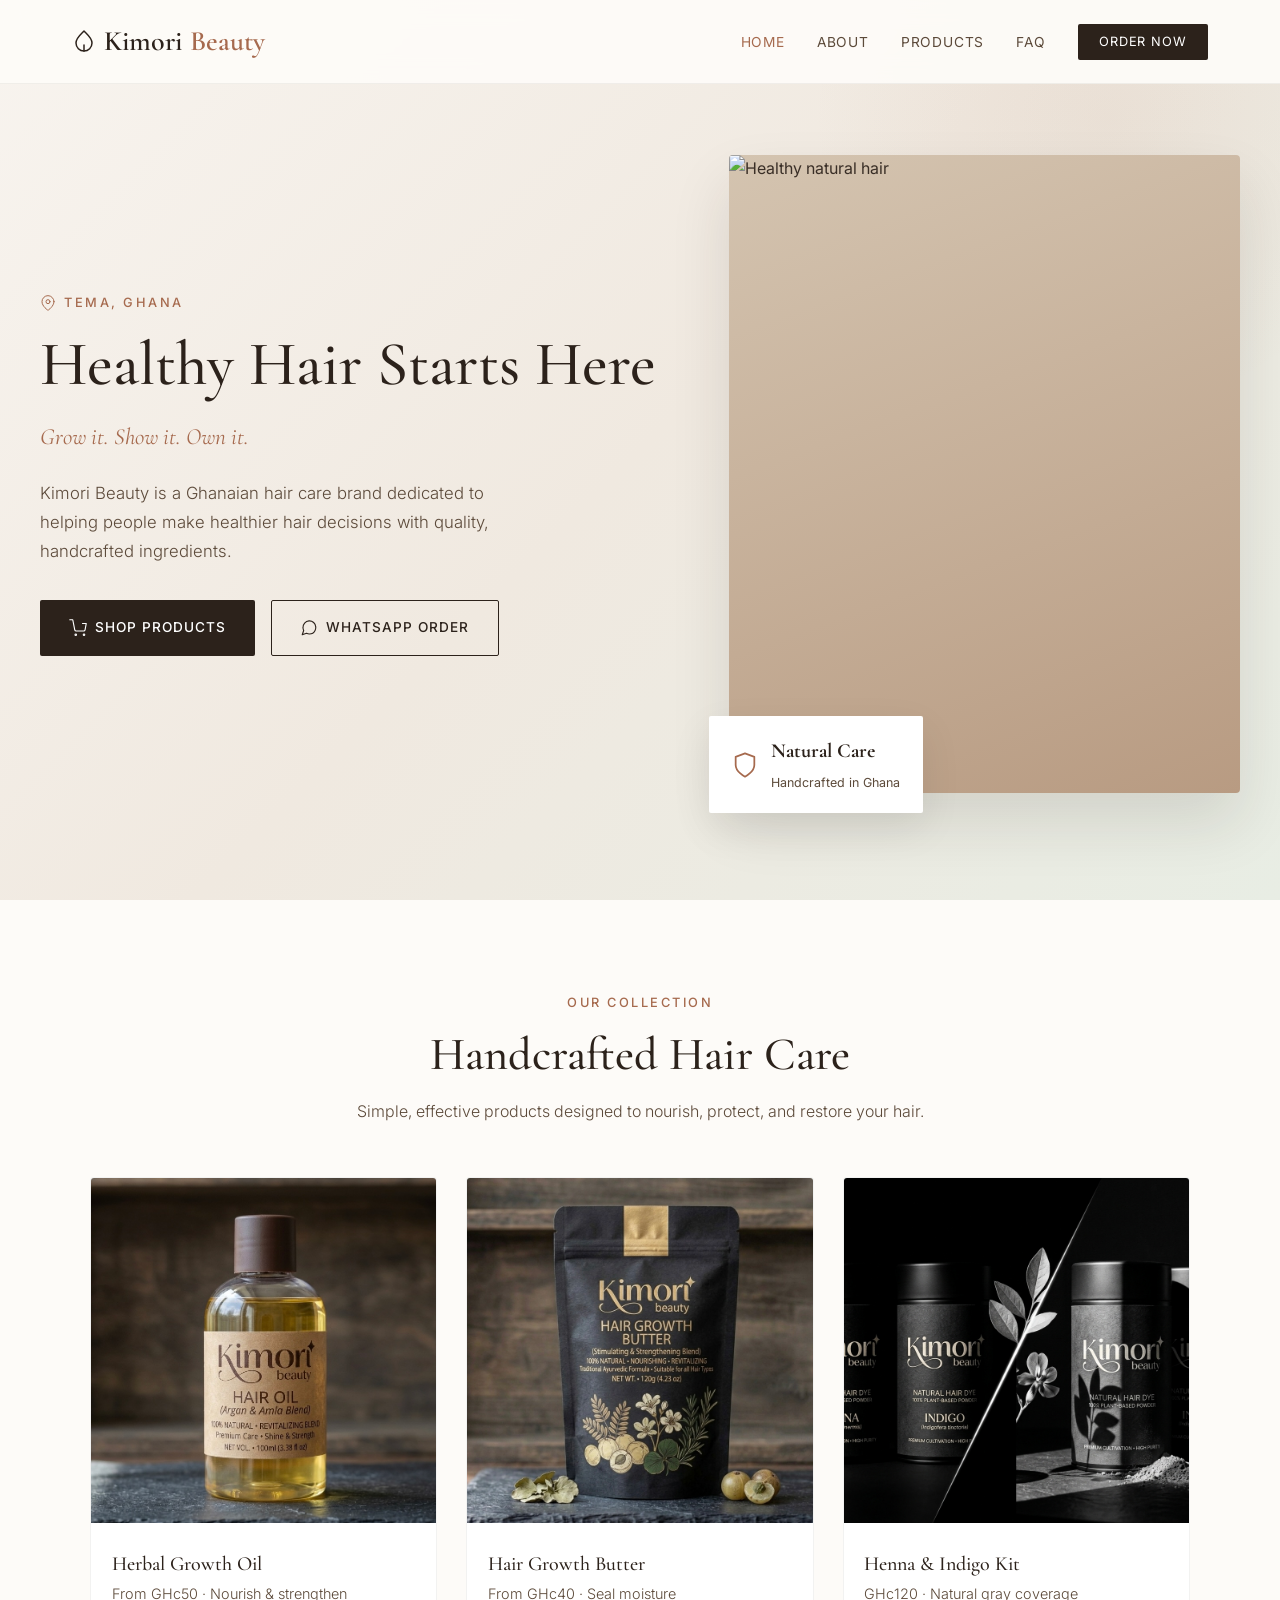
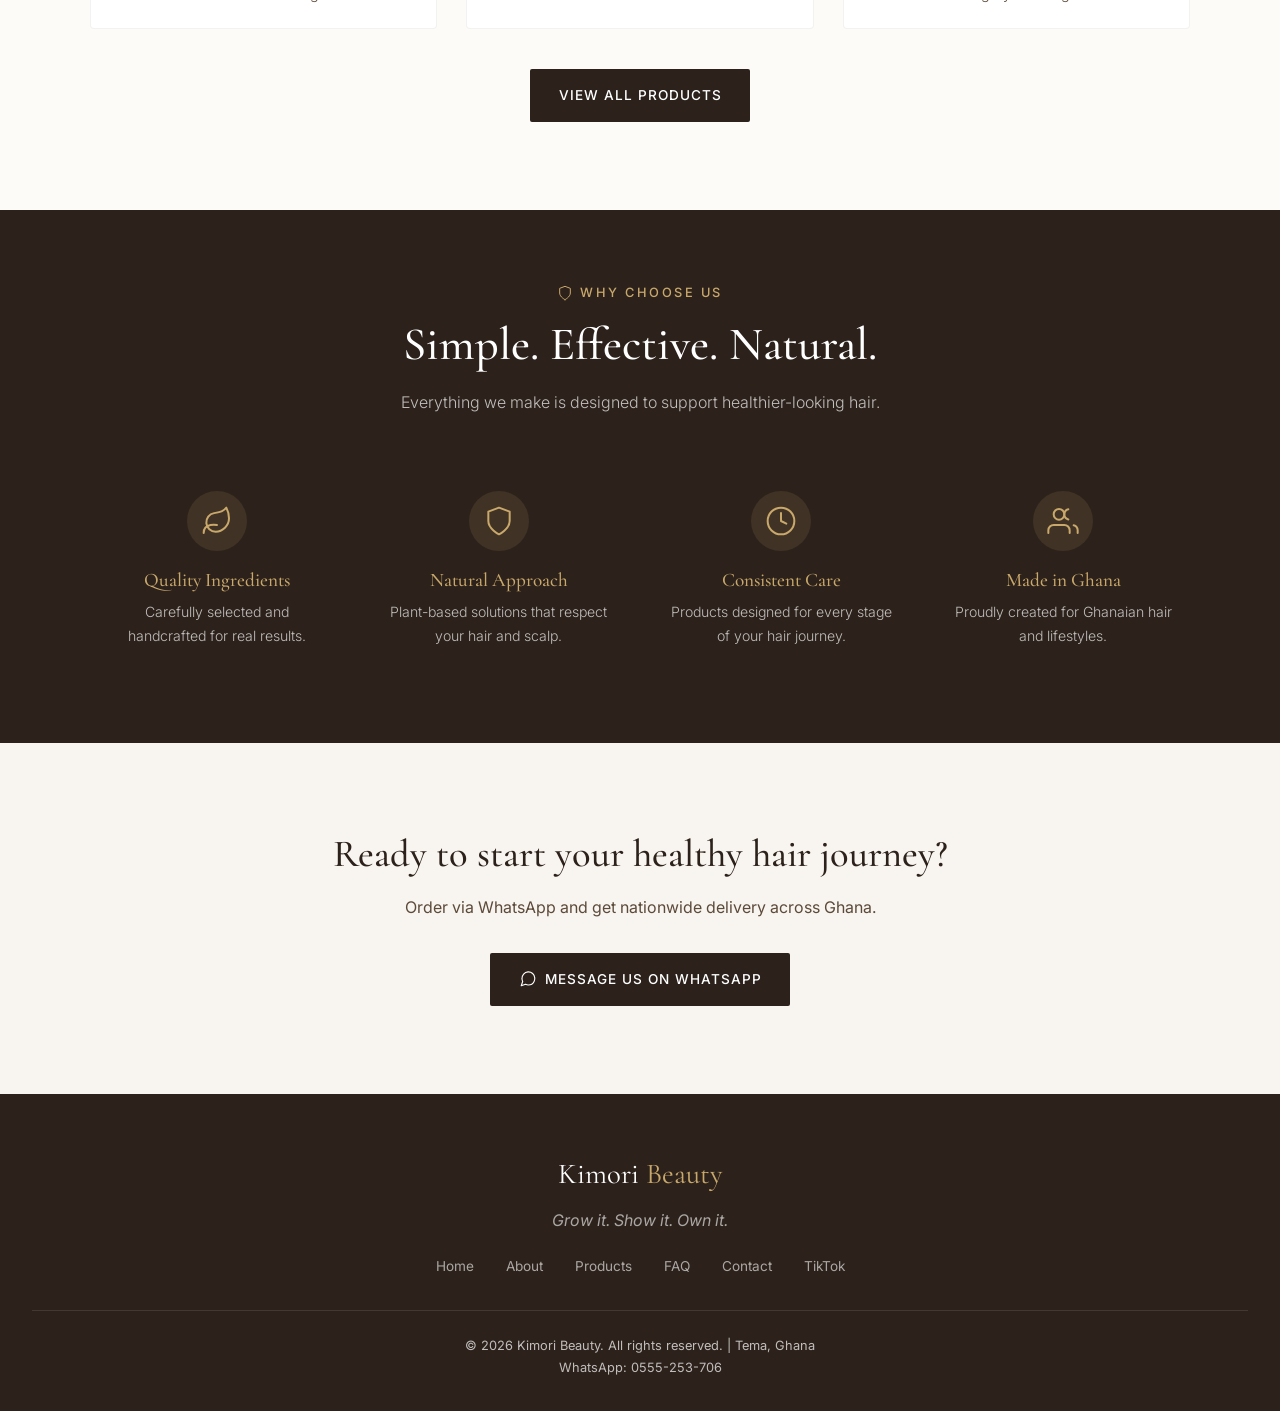
==== index.html @ 5e2af073 "Update WhatsApp phone number in index.html" ====
<!DOCTYPE html>
<html lang="en">
<head>
  <meta charset="UTF-8">
  <meta name="viewport" content="width=device-width, initial-scale=1.0">
  <title>Kimori Beauty | Natural Hair Care | Tema, Ghana</title>
  <meta name="description" content="Kimori Beauty – Ghanaian natural hair care. Herbal growth oil, hair butter, black soap shampoo, and Henna & Indigo gray coverage kit. Grow it. Show it. Own it.">
  <link rel="preconnect" href="https://fonts.googleapis.com">
  <link rel="preconnect" href="https://fonts.gstatic.com" crossorigin>
  <link href="https://fonts.googleapis.com/css2?family=Cormorant+Garamond:ital,wght@0,400;0,500;0,600;0,700;1,400&family=Inter:wght@300;400;500;600&display=swap" rel="stylesheet">
  <link rel="stylesheet" href="styles.css">
</head>
<body>

  <nav id="navbar">
    <div class="nav-container">
      <a href="index.html" class="logo">
        <svg class="icon" viewBox="0 0 24 24"><path d="M12 2C8 6 4 9 4 14a8 8 0 0 0 16 0c0-5-4-8-8-12z"/><path d="M12 22v-6"/></svg>
        Kimori <span>Beauty</span>
      </a>
      <ul class="nav-links">
        <li><a href="index.html" class="active">Home</a></li>
        <li><a href="about.html">About</a></li>
        <li><a href="products.html">Products</a></li>
        <li><a href="faq.html">FAQ</a></li>
        <li><a href="contact.html" class="nav-cta">Order Now</a></li>
      </ul>
      <button class="mobile-toggle" aria-label="Menu">
        <svg class="icon" viewBox="0 0 24 24"><line x1="3" y1="12" x2="21" y2="12"/><line x1="3" y1="6" x2="21" y2="6"/><line x1="3" y1="18" x2="21" y2="18"/></svg>
      </button>
    </div>
  </nav>

  <!-- Hero -->
  <section class="hero">
    <div class="hero-content">
      <div class="hero-text">
        <div class="eyebrow">
          <svg class="icon" style="width:16px;height:16px" viewBox="0 0 24 24"><path d="M21 10c0 7-9 13-9 13s-9-6-9-13a9 9 0 0 1 18 0z"/><circle cx="12" cy="10" r="3"/></svg>
          Tema, Ghana
        </div>
        <h1>Healthy Hair Starts Here</h1>
        <div class="tagline">Grow it. Show it. Own it.</div>
        <p>Kimori Beauty is a Ghanaian hair care brand dedicated to helping people make healthier hair decisions with quality, handcrafted ingredients.</p>
        <div class="hero-btns">
          <a href="products.html" class="btn btn-primary">
            <svg class="icon" style="width:18px;height:18px" viewBox="0 0 24 24"><circle cx="9" cy="21" r="1"/><circle cx="20" cy="21" r="1"/><path d="M1 1h4l2.68 13.39a2 2 0 0 0 2 1.61h9.72a2 2 0 0 0 2-1.61L23 6h-5"/></svg>
            Shop Products
          </a>
          <a href="https://wa.me/233555253706" class="btn btn-secondary" target="_blank">
            <svg class="icon" style="width:18px;height:18px" viewBox="0 0 24 24"><path d="M21 11.5a8.38 8.38 0 0 1-.9 3.8 8.5 8.5 0 0 1-7.6 4.7 8.38 8.38 0 0 1-3.8-.9L3 21l1.9-5.7a8.38 8.38 0 0 1-.9-3.8 8.5 8.5 0 0 1 17-1z"/></svg>
            WhatsApp Order
          </a>
        </div>
      </div>
      <div class="hero-image">
        <div class="hero-image-inner">
          <img src="Kimori main.PNG" alt="Healthy natural hair">
        </div>
        <div class="hero-badge">
          <svg class="icon icon-lg" style="color:var(--terracotta)" viewBox="0 0 24 24"><path d="M12 22s8-4 8-10V5l-8-3-8 3v7c0 6 8 10 8 10z"/></svg>
          <div>
            <strong>Natural Care</strong>
            <span>Handcrafted in Ghana</span>
          </div>
        </div>
      </div>
    </div>
  </section>

  <!-- Featured Products Teaser -->
  <section>
    <div class="container">
      <div class="section-header">
        <div class="eyebrow">Our Collection</div>
        <h2>Handcrafted Hair Care</h2>
        <p>Simple, effective products designed to nourish, protect, and restore your hair.</p>
      </div>
      <div class="featured-grid">
        <a href="products.html" class="featured-card">
          <img src="Hair oil.jpg" alt="Herbal Growth Oil">
          <div class="info">
            <h3>Herbal Growth Oil</h3>
            <p>From GHc50 · Nourish & strengthen</p>
          </div>
        </a>
        <a href="products.html" class="featured-card">
          <img src="Hair growth butter.jpg" alt="Hair Growth Butter">
          <div class="info">
            <h3>Hair Growth Butter</h3>
            <p>From GHc40 · Seal moisture</p>
          </div>
        </a>
        <a href="products.html" class="featured-card">
          <img src="Henna and Indigo.PNG" alt="Henna & Indigo Kit">
          <div class="info">
            <h3>Henna & Indigo Kit</h3>
            <p>GHc120 · Natural gray coverage</p>
          </div>
        </a>
      </div>
      <div style="text-align:center;margin-top:2.5rem;">
        <a href="products.html" class="btn btn-primary">View All Products</a>
      </div>
    </div>
  </section>

  <!-- Why Kimori -->
  <section class="benefits-strip">
    <div class="container">
      <div class="section-header">
        <div class="eyebrow">
          <svg class="icon" style="width:16px;height:16px;color:var(--gold)" viewBox="0 0 24 24"><path d="M12 22s8-4 8-10V5l-8-3-8 3v7c0 6 8 10 8 10z"/></svg>
          Why Choose Us
        </div>
        <h2>Simple. Effective. Natural.</h2>
        <p>Everything we make is designed to support healthier-looking hair.</p>
      </div>
      <div class="benefits-grid">
        <div class="benefit-card">
          <div class="benefit-icon">
            <svg class="icon icon-xl" viewBox="0 0 24 24"><path d="M11 20A7 7 0 0 1 9.8 6.1C15.5 5 17 4.48 19 2c1 2 2 4.18 2 8 0 5.5-4.78 10-10 10z"/><path d="M2 21c0-3 1.85-5.36 5.08-6C9.5 14.52 12 15 12 15"/></svg>
            </div>
            <h3>Quality Ingredients</h3>
            <p>Carefully selected and handcrafted for real results.</p>
          </div>
        <div class="benefit-card">
          <div class="benefit-icon">
            <svg class="icon icon-xl" viewBox="0 0 24 24"><path d="M12 22s8-4 8-10V5l-8-3-8 3v7c0 6 8 10 8 10z"/></svg>
          </div>
          <h3>Natural Approach</h3>
          <p>Plant-based solutions that respect your hair and scalp.</p>
        </div>
        <div class="benefit-card">
          <div class="benefit-icon">
            <svg class="icon icon-xl" viewBox="0 0 24 24"><circle cx="12" cy="12" r="10"/><path d="M12 6v6l4 2"/></svg>
          </div>
          <h3>Consistent Care</h3>
          <p>Products designed for every stage of your hair journey.</p>
        </div>
        <div class="benefit-card">
          <div class="benefit-icon">
            <svg class="icon icon-xl" viewBox="0 0 24 24"><path d="M17 21v-2a4 4 0 0 0-4-4H5a4 4 0 0 0-4 4v2"/><circle cx="9" cy="7" r="4"/><path d="M23 21v-2a4 4 0 0 0-3-3.87"/><path d="M16 3.13a4 4 0 0 0 0 7.75"/></svg>
            </div>
            <h3>Made in Ghana</h3>
            <p>Proudly created for Ghanaian hair and lifestyles.</p>
          </div>
        </div>
      </div>
    </div>
  </section>

  <!-- CTA -->
  <section style="background:var(--cream);text-align:center;">
    <div class="container">
      <h2 style="font-size:2.4rem;color:var(--deep-brown);margin-bottom:1rem;">Ready to start your healthy hair journey?</h2>
      <p style="color:var(--soft-brown);margin-bottom:2rem;max-width:500px;margin-left:auto;margin-right:auto;">Order via WhatsApp and get nationwide delivery across Ghana.</p>
      <a href="https://wa.me/233555253706" class="btn btn-primary" target="_blank">
        <svg class="icon" style="width:18px;height:18px" viewBox="0 0 24 24"><path d="M21 11.5a8.38 8.38 0 0 1-.9 3.8 8.5 8.5 0 0 1-7.6 4.7 8.38 8.38 0 0 1-3.8-.9L3 21l1.9-5.7a8.38 8.38 0 0 1-.9-3.8 8.5 8.5 0 0 1 17-1z"/></svg>
        Message Us on WhatsApp
      </a>
    </div>
  </section>

  <footer>
    <div class="footer-logo">Kimori <span>Beauty</span></div>
    <p class="footer-tagline">Grow it. Show it. Own it.</p>
    <div class="footer-links">
      <a href="index.html">Home</a>
      <a href="about.html">About</a>
      <a href="products.html">Products</a>
      <a href="faq.html">FAQ</a>
      <a href="contact.html">Contact</a>
      <a href="https://www.tiktok.com/@kimori.beauty" target="_blank">TikTok</a>
    </div>
    <div class="footer-bottom">
      © 2026 Kimori Beauty. All rights reserved. | Tema, Ghana<br>
      WhatsApp: 0555-253-706
    </div>
  </footer>

  <script>
    window.addEventListener('scroll', () => {
      document.getElementById('navbar').classList.toggle('scrolled', window.scrollY > 50);
    });
  </script>
</body>
</html>
---- styles.css ----
:root {
  --cream: #f8f4ef;
  --warm-white: #fdfbf8;
  --deep-brown: #2c221b;
  --soft-brown: #5c4a3a;
  --terracotta: #a66a4e;
  --gold: #c9a86c;
  --text: #3a2f27;
}

* { margin: 0; padding: 0; box-sizing: border-box; }

body {
  font-family: 'Inter', sans-serif;
  background: var(--warm-white);
  color: var(--text);
  line-height: 1.7;
  overflow-x: hidden;
}

h1, h2, h3, h4 {
  font-family: 'Cormorant Garamond', serif;
  font-weight: 500;
  line-height: 1.2;
}

.icon {
  width: 24px;
  height: 24px;
  stroke: currentColor;
  stroke-width: 1.5;
  fill: none;
  stroke-linecap: round;
  stroke-linejoin: round;
}

.icon-lg { width: 28px; height: 28px; }
.icon-xl { width: 32px; height: 32px; }

/* Navigation */
nav {
  position: fixed;
  top: 0;
  width: 100%;
  z-index: 1000;
  background: rgba(253, 251, 248, 0.94);
  backdrop-filter: blur(12px);
  border-bottom: 1px solid rgba(44, 34, 27, 0.06);
  transition: all 0.3s ease;
}

nav.scrolled { box-shadow: 0 4px 30px rgba(44, 34, 27, 0.06); }

.nav-container {
  max-width: 1200px;
  margin: 0 auto;
  padding: 1.1rem 2rem;
  display: flex;
  justify-content: space-between;
  align-items: center;
}

.logo {
  font-family: 'Cormorant Garamond', serif;
  font-size: 1.75rem;
  font-weight: 600;
  color: var(--deep-brown);
  text-decoration: none;
  display: flex;
  align-items: center;
  gap: 0.5rem;
}

.logo span { color: var(--terracotta); }

.nav-links {
  display: flex;
  gap: 2rem;
  list-style: none;
  align-items: center;
}

.nav-links a {
  text-decoration: none;
  color: var(--soft-brown);
  font-size: 0.86rem;
  letter-spacing: 0.8px;
  text-transform: uppercase;
  transition: color 0.3s;
}

.nav-links a:hover,
.nav-links a.active { color: var(--terracotta); }

.nav-cta {
  background: var(--deep-brown);
  color: white !important;
  padding: 0.65rem 1.35rem;
  border-radius: 2px;
  font-size: 0.8rem !important;
}

.nav-cta:hover { background: var(--terracotta) !important; }

.mobile-toggle {
  display: none;
  background: none;
  border: none;
  cursor: pointer;
  color: var(--deep-brown);
}

/* Page Hero (for inner pages) */
.page-hero {
  padding: 9rem 2rem 4rem;
  background: linear-gradient(135deg, #f8f4ef 0%, #f0e9e0 100%);
  text-align: center;
}

.page-hero .eyebrow {
  font-size: 0.8rem;
  letter-spacing: 2.5px;
  text-transform: uppercase;
  color: var(--terracotta);
  margin-bottom: 0.8rem;
  font-weight: 500;
}

.page-hero h1 {
  font-size: clamp(2.4rem, 4.5vw, 3.4rem);
  color: var(--deep-brown);
  margin-bottom: 1rem;
}

.page-hero p {
  max-width: 560px;
  margin: 0 auto;
  color: var(--soft-brown);
  font-weight: 300;
}

/* Home Hero */
.hero {
  min-height: 100vh;
  display: flex;
  align-items: center;
  background: linear-gradient(135deg, #f8f4ef 0%, #f0e9e0 50%, #e8ede4 100%);
  position: relative;
  padding: 8rem 2rem 5rem;
  overflow: hidden;
}

.hero::before {
  content: '';
  position: absolute;
  top: -20%;
  right: -10%;
  width: 600px;
  height: 600px;
  background: radial-gradient(circle, rgba(166, 106, 78, 0.08) 0%, transparent 70%);
  border-radius: 50%;
}

.hero-content {
  max-width: 1200px;
  margin: 0 auto;
  width: 100%;
  display: grid;
  grid-template-columns: 1.1fr 0.9fr;
  gap: 4rem;
  align-items: center;
  position: relative;
  z-index: 2;
}

.hero-text .eyebrow {
  font-size: 0.8rem;
  letter-spacing: 2.5px;
  text-transform: uppercase;
  color: var(--terracotta);
  margin-bottom: 0.8rem;
  font-weight: 500;
  display: flex;
  align-items: center;
  gap: 0.5rem;
}

.hero-text h1 {
  font-size: clamp(2.7rem, 5.2vw, 3.9rem);
  color: var(--deep-brown);
  margin-bottom: 1rem;
}

.hero-text .tagline {
  font-family: 'Cormorant Garamond', serif;
  font-size: 1.45rem;
  color: var(--terracotta);
  font-style: italic;
  margin-bottom: 1.4rem;
}

.hero-text p {
  font-size: 1.05rem;
  color: var(--soft-brown);
  max-width: 480px;
  margin-bottom: 2.2rem;
  font-weight: 300;
}

.hero-btns {
  display: flex;
  gap: 1rem;
  flex-wrap: wrap;
}

.btn {
  display: inline-flex;
  align-items: center;
  gap: 0.5rem;
  padding: 0.95rem 1.8rem;
  text-decoration: none;
  font-size: 0.85rem;
  letter-spacing: 1px;
  text-transform: uppercase;
  font-weight: 500;
  transition: all 0.3s ease;
  border-radius: 2px;
}

.btn-primary {
  background: var(--deep-brown);
  color: white;
}

.btn-primary:hover {
  background: var(--terracotta);
  transform: translateY(-2px);
}

.btn-secondary {
  border: 1px solid var(--deep-brown);
  color: var(--deep-brown);
}

.btn-secondary:hover {
  background: var(--deep-brown);
  color: white;
}

.hero-image { position: relative; }

.hero-image-inner {
  aspect-ratio: 4/5;
  background: linear-gradient(160deg, #d4c4b0, #b89b82);
  border-radius: 4px;
  overflow: hidden;
  box-shadow: 0 30px 60px rgba(44, 34, 27, 0.12);
}

.hero-image-inner img {
  width: 100%;
  height: 100%;
  object-fit: cover;
}

.hero-badge {
  position: absolute;
  bottom: -20px;
  left: -20px;
  background: white;
  padding: 1.15rem 1.4rem;
  box-shadow: 0 15px 40px rgba(0,0,0,0.08);
  border-radius: 2px;
  display: flex;
  align-items: center;
  gap: 0.75rem;
}

.hero-badge strong {
  display: block;
  font-family: 'Cormorant Garamond', serif;
  font-size: 1.25rem;
  color: var(--deep-brown);
}

.hero-badge span {
  font-size: 0.78rem;
  color: var(--soft-brown);
}

/* Sections */
section { padding: 5.5rem 2rem; }

.container {
  max-width: 1100px;
  margin: 0 auto;
}

.section-header {
  text-align: center;
  margin-bottom: 3.2rem;
}

.section-header .eyebrow {
  font-size: 0.8rem;
  letter-spacing: 2.5px;
  text-transform: uppercase;
  color: var(--terracotta);
  margin-bottom: 0.8rem;
  font-weight: 500;
  display: inline-flex;
  align-items: center;
  gap: 0.45rem;
}

.section-header h2 {
  font-size: clamp(2.2rem, 4vw, 2.9rem);
  color: var(--deep-brown);
  margin-bottom: 1rem;
}

.section-header p {
  max-width: 580px;
  margin: 0 auto;
  color: var(--soft-brown);
  font-weight: 300;
}

/* About */
.about-content {
  max-width: 800px;
  margin: 0 auto;
}

.about-content p {
  margin-bottom: 1.3rem;
  color: var(--soft-brown);
  font-weight: 300;
  font-size: 1.05rem;
}

.mission-box {
  background: white;
  padding: 2rem;
  border-left: 4px solid var(--terracotta);
  margin: 2.5rem 0;
  border-radius: 0 4px 4px 0;
  box-shadow: 0 8px 25px rgba(44, 34, 27, 0.05);
}

.mission-box strong {
  display: block;
  font-family: 'Cormorant Garamond', serif;
  font-size: 1.4rem;
  color: var(--deep-brown);
  margin-bottom: 0.6rem;
}

.mission-box p {
  margin: 0;
  color: var(--soft-brown);
}

.tagline-large {
  font-family: 'Cormorant Garamond', serif;
  font-size: 2rem;
  color: var(--terracotta);
  font-style: italic;
  text-align: center;
  margin: 2.5rem 0;
}

/* Products */
.products-grid {
  display: grid;
  grid-template-columns: repeat(2, 1fr);
  gap: 2rem;
}

.product-card {
  background: white;
  border-radius: 4px;
  overflow: hidden;
  border: 1px solid rgba(44, 34, 27, 0.06);
  transition: transform 0.35s ease, box-shadow 0.35s ease;
  display: flex;
  flex-direction: column;
}

.product-card:hover {
  transform: translateY(-6px);
  box-shadow: 0 20px 40px rgba(44, 34, 27, 0.09);
}

.product-image {
  aspect-ratio: 16/10;
  background: linear-gradient(160deg, #e8ded2, #d4c4b0);
  overflow: hidden;
}

.product-image img {
  width: 100%;
  height: 100%;
  object-fit: cover;
}

.product-info {
  padding: 1.6rem 1.7rem 1.8rem;
  flex: 1;
  display: flex;
  flex-direction: column;
}

.product-info h3 {
  font-size: 1.45rem;
  color: var(--deep-brown);
  margin-bottom: 0.5rem;
}

.product-info .desc {
  font-size: 0.92rem;
  color: var(--soft-brown);
  margin-bottom: 1rem;
  font-weight: 300;
}

.product-info .benefits {
  list-style: none;
  margin-bottom: 1.1rem;
  flex: 1;
}

.product-info .benefits li {
  font-size: 0.88rem;
  color: var(--soft-brown);
  padding: 0.25rem 0;
  display: flex;
  align-items: flex-start;
  gap: 0.5rem;
}

.product-info .benefits li svg {
  width: 16px;
  height: 16px;
  color: var(--terracotta);
  flex-shrink: 0;
  margin-top: 3px;
}

.product-meta {
  display: flex;
  justify-content: space-between;
  align-items: flex-end;
  gap: 1rem;
  margin-top: auto;
  padding-top: 1rem;
  border-top: 1px solid rgba(44, 34, 27, 0.06);
}

.product-price {
  font-family: 'Cormorant Garamond', serif;
  font-size: 1.25rem;
  color: var(--terracotta);
  font-weight: 600;
  line-height: 1.3;
}

.product-price small {
  display: block;
  font-size: 0.85rem;
  font-weight: 400;
  color: var(--soft-brown);
}

.how-to {
  font-size: 0.82rem;
  color: var(--soft-brown);
  font-style: italic;
  margin-top: 0.6rem;
}

/* Benefits strip */
.benefits-strip {
  background: var(--deep-brown);
  color: white;
  padding: 4.5rem 2rem;
}

.benefits-strip .section-header .eyebrow { color: var(--gold); }
.benefits-strip .section-header h2 { color: white; }
.benefits-strip .section-header p { color: rgba(255,255,255,0.7); }

.benefits-grid {
  display: grid;
  grid-template-columns: repeat(4, 1fr);
  gap: 1.8rem;
}

.benefit-card {
  text-align: center;
  padding: 1.5rem 1rem;
}

.benefit-icon {
  width: 60px;
  height: 60px;
  background: rgba(201, 168, 108, 0.12);
  border-radius: 50%;
  display: flex;
  align-items: center;
  justify-content: center;
  margin: 0 auto 1.1rem;
  color: var(--gold);
}

.benefit-card h3 {
  font-size: 1.2rem;
  margin-bottom: 0.5rem;
  color: var(--gold);
}

.benefit-card p {
  font-size: 0.88rem;
  color: rgba(255,255,255,0.7);
  font-weight: 300;
}

/* Process */
.process { background: var(--cream); }

.process-steps {
  display: grid;
  grid-template-columns: repeat(3, 1fr);
  gap: 2rem;
}

.step {
  text-align: center;
  background: white;
  padding: 2rem 1.5rem;
  border-radius: 4px;
  border: 1px solid rgba(44, 34, 27, 0.05);
}

.step-icon {
  width: 60px;
  height: 60px;
  background: var(--cream);
  border-radius: 50%;
  display: flex;
  align-items: center;
  justify-content: center;
  margin: 0 auto 1.2rem;
  color: var(--terracotta);
  position: relative;
}

.step-number {
  position: absolute;
  top: -5px;
  right: -5px;
  width: 22px;
  height: 22px;
  background: var(--terracotta);
  color: white;
  border-radius: 50%;
  font-size: 0.72rem;
  font-weight: 600;
  display: flex;
  align-items: center;
  justify-content: center;
}

.step h3 {
  font-size: 1.3rem;
  color: var(--deep-brown);
  margin-bottom: 0.6rem;
}

.step p {
  color: var(--soft-brown);
  font-weight: 300;
  font-size: 0.92rem;
}

/* Contact */
.contact-grid {
  display: grid;
  grid-template-columns: 1.1fr 0.9fr;
  gap: 3.5rem;
  align-items: start;
}

.contact h2 {
  font-size: 2.5rem;
  color: var(--deep-brown);
  margin-bottom: 1rem;
}

.contact p {
  color: var(--soft-brown);
  margin-bottom: 1.5rem;
  font-weight: 300;
}

.contact-btns {
  display: flex;
  gap: 1rem;
  flex-wrap: wrap;
  margin-bottom: 2rem;
}

.info-box {
  background: white;
  padding: 1.6rem;
  border-radius: 4px;
  margin-bottom: 1.2rem;
  border: 1px solid rgba(44, 34, 27, 0.05);
}

.info-box h4 {
  font-size: 1.15rem;
  color: var(--deep-brown);
  margin-bottom: 0.7rem;
  display: flex;
  align-items: center;
  gap: 0.5rem;
}

.info-box ul { list-style: none; }

.info-box li {
  font-size: 0.9rem;
  color: var(--soft-brown);
  padding: 0.3rem 0;
  display: flex;
  gap: 0.5rem;
}

.info-box li svg {
  width: 16px;
  height: 16px;
  color: var(--terracotta);
  flex-shrink: 0;
  margin-top: 3px;
}

.whatsapp-box {
  background: var(--deep-brown);
  color: white;
  padding: 2.2rem;
  border-radius: 4px;
  text-align: center;
}

.whatsapp-box h3 {
  font-size: 1.5rem;
  margin-bottom: 0.6rem;
  color: white;
}

.whatsapp-box p {
  color: rgba(255,255,255,0.75);
  margin-bottom: 1.3rem;
  font-size: 0.95rem;
}

.whatsapp-box .phone {
  font-family: 'Cormorant Garamond', serif;
  font-size: 1.8rem;
  color: var(--gold);
  margin-bottom: 1.3rem;
  display: block;
}

/* FAQ */
.faq-list {
  max-width: 750px;
  margin: 0 auto;
}

.faq-item {
  border-bottom: 1px solid rgba(44, 34, 27, 0.08);
  padding: 1.4rem 0;
}

.faq-item h4 {
  font-size: 1.2rem;
  color: var(--deep-brown);
  margin-bottom: 0.5rem;
}

.faq-item p {
  font-size: 0.98rem;
  color: var(--soft-brown);
  font-weight: 300;
}

/* Featured teaser on home */
.featured-grid {
  display: grid;
  grid-template-columns: repeat(3, 1fr);
  gap: 1.8rem;
}

.featured-card {
  background: white;
  border-radius: 4px;
  overflow: hidden;
  border: 1px solid rgba(44, 34, 27, 0.06);
  transition: transform 0.3s ease;
  text-decoration: none;
  color: inherit;
}

.featured-card:hover {
  transform: translateY(-5px);
  box-shadow: 0 15px 35px rgba(44, 34, 27, 0.08);
}

.featured-card img {
  width: 100%;
  aspect-ratio: 1;
  object-fit: cover;
}

.featured-card .info {
  padding: 1.3rem;
}

.featured-card h3 {
  font-size: 1.25rem;
  color: var(--deep-brown);
  margin-bottom: 0.4rem;
}

.featured-card p {
  font-size: 0.9rem;
  color: var(--soft-brown);
  font-weight: 300;
}

/* Footer */
footer {
  background: var(--deep-brown);
  color: rgba(255,255,255,0.7);
  padding: 3.5rem 2rem 2rem;
  text-align: center;
}

.footer-logo {
  font-family: 'Cormorant Garamond', serif;
  font-size: 1.8rem;
  color: white;
  margin-bottom: 0.5rem;
}

.footer-logo span { color: var(--gold); }

.footer-tagline {
  font-style: italic;
  margin-bottom: 1.2rem;
  color: rgba(255,255,255,0.6);
}

.footer-links {
  display: flex;
  justify-content: center;
  gap: 2rem;
  margin: 1.3rem 0;
  flex-wrap: wrap;
}

.footer-links a {
  color: rgba(255,255,255,0.6);
  text-decoration: none;
  font-size: 0.85rem;
  transition: color 0.3s;
}

.footer-links a:hover { color: var(--gold); }

.footer-bottom {
  margin-top: 2rem;
  padding-top: 1.5rem;
  border-top: 1px solid rgba(255,255,255,0.1);
  font-size: 0.8rem;
}

/* Responsive */
@media (max-width: 900px) {
  .hero-content,
  .contact-grid,
  .products-grid,
  .featured-grid {
    grid-template-columns: 1fr;
    gap: 2.2rem;
  }

  .hero {
    padding-top: 7rem;
    text-align: center;
  }

  .hero-text .eyebrow { justify-content: center; }
  .hero-text p { margin-left: auto; margin-right: auto; }
  .hero-btns { justify-content: center; }

  .benefits-grid,
  .process-steps {
    grid-template-columns: 1fr;
    max-width: 400px;
    margin: 0 auto;
  }

  .nav-links { display: none; }
  .mobile-toggle { display: block; }
}
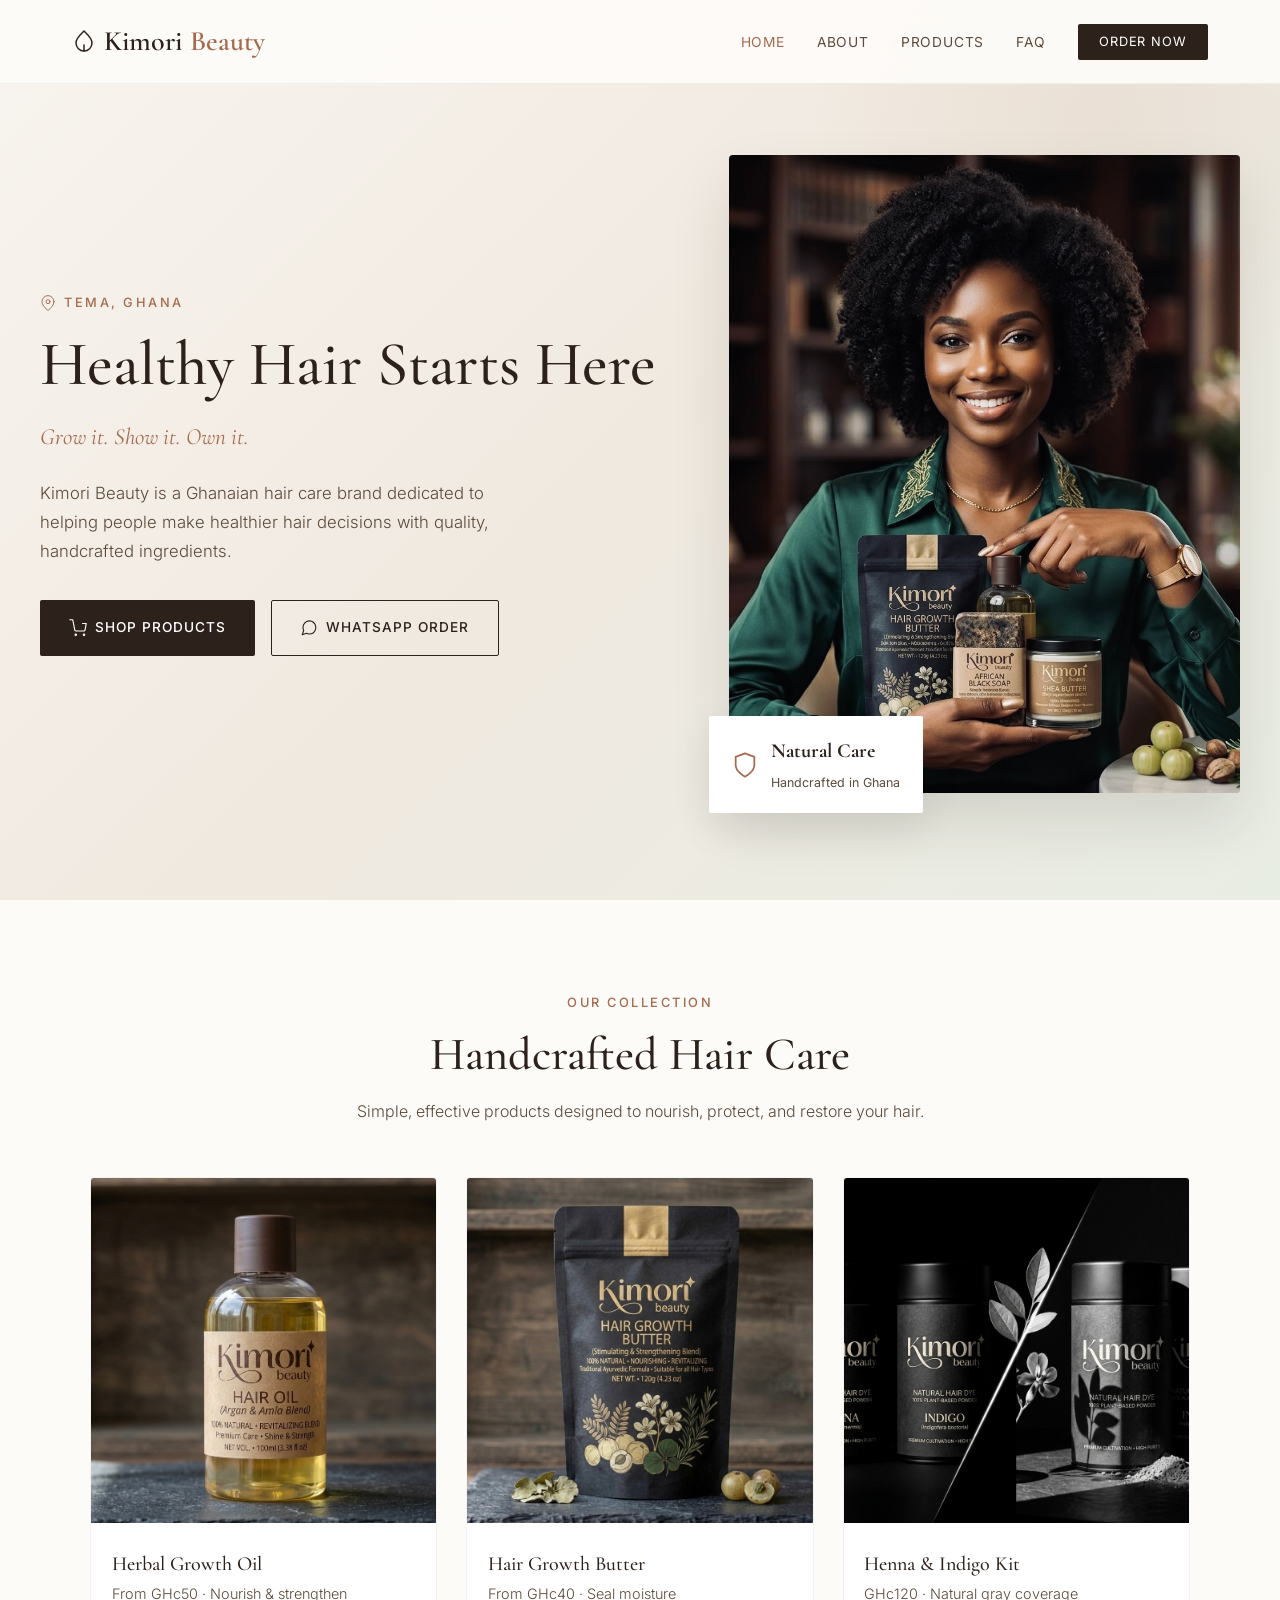
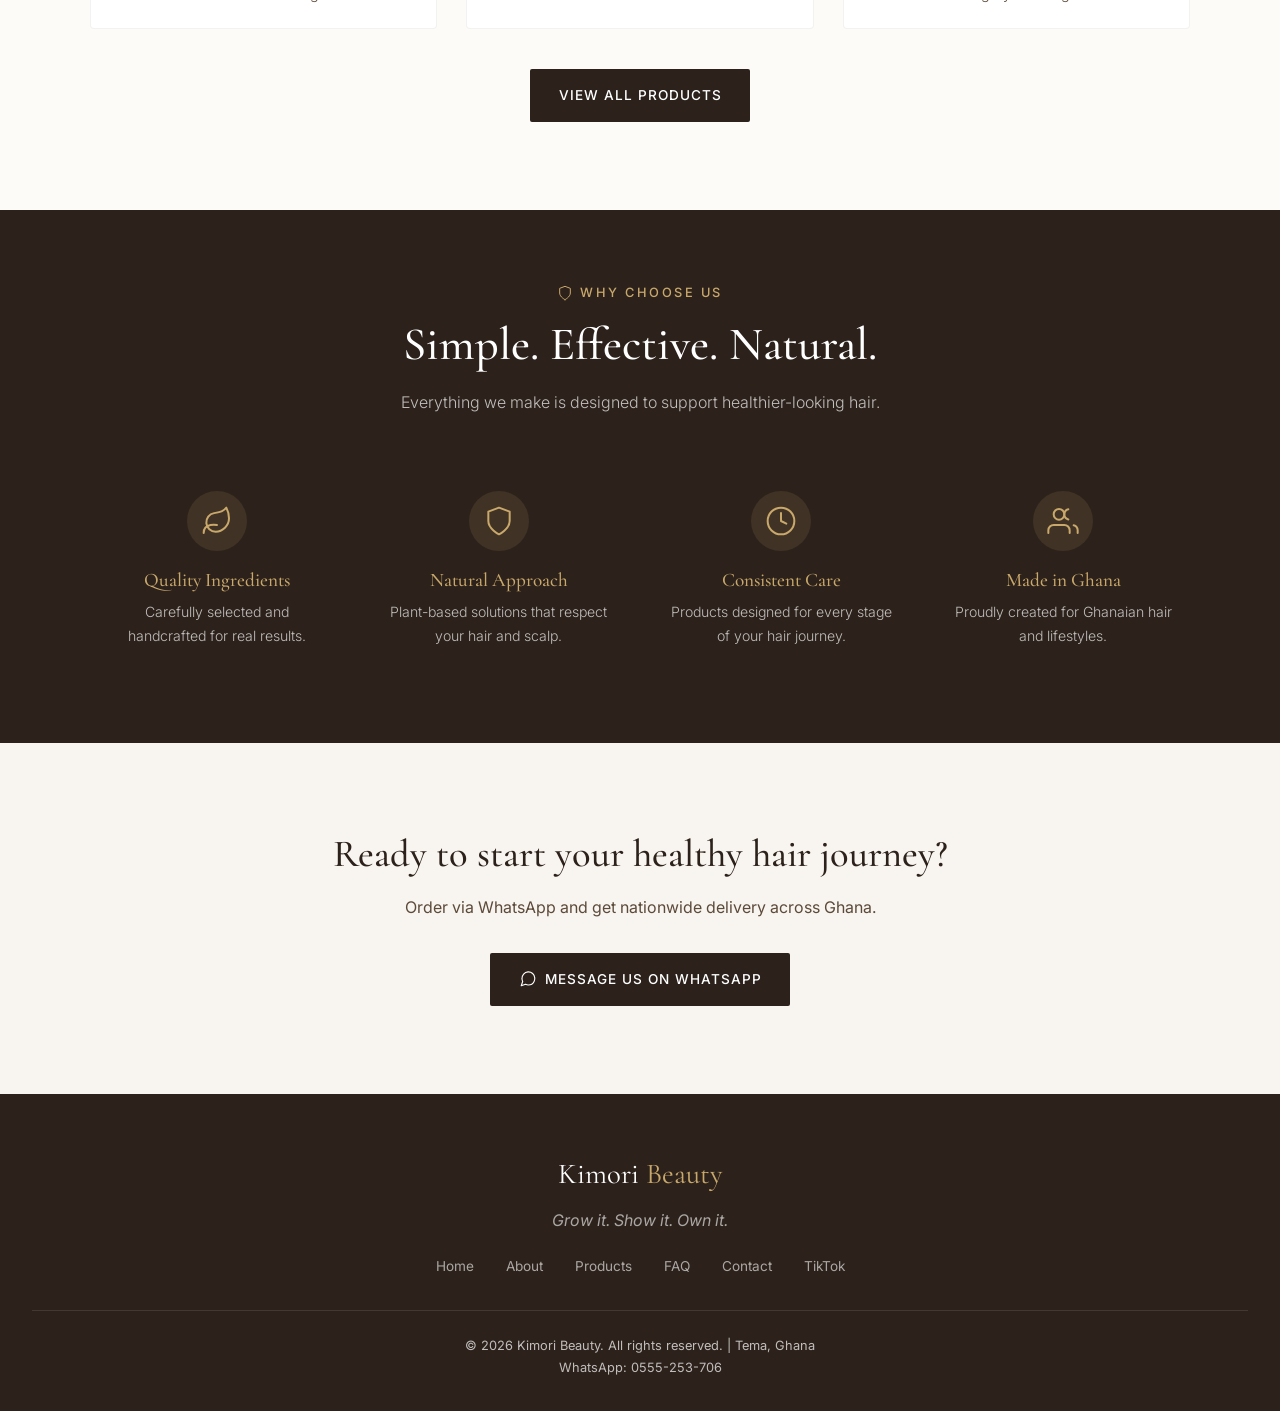
==== commit 08a28993: "Change image source from PNG to JPG format" ====
--- a/index.html
+++ b/index.html
@@ -55,7 +55,7 @@
       </div>
       <div class="hero-image">
         <div class="hero-image-inner">
-          <img src="Kimori main.PNG" alt="Healthy natural hair">
+          <img src="Product launch.jpg" alt="Healthy natural hair">
         </div>
         <div class="hero-badge">
           <svg class="icon icon-lg" style="color:var(--terracotta)" viewBox="0 0 24 24"><path d="M12 22s8-4 8-10V5l-8-3-8 3v7c0 6 8 10 8 10z"/></svg>
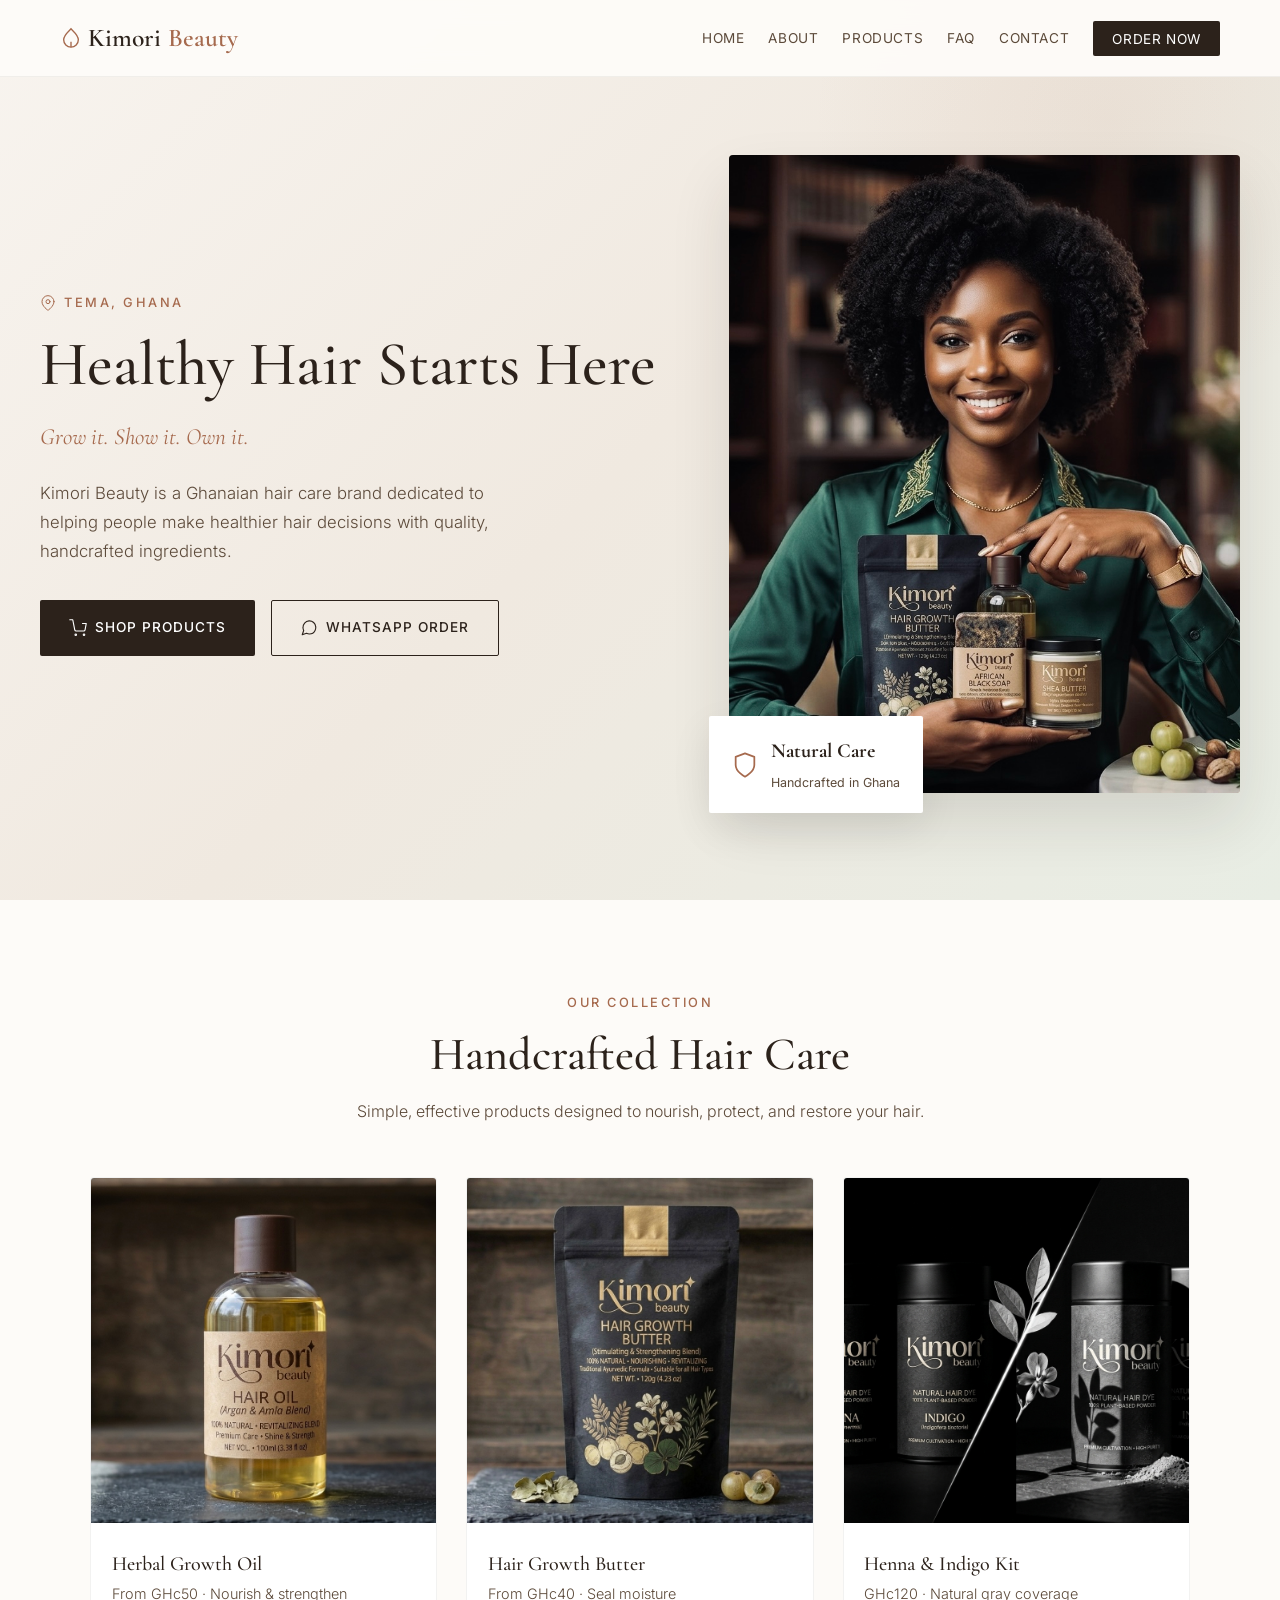
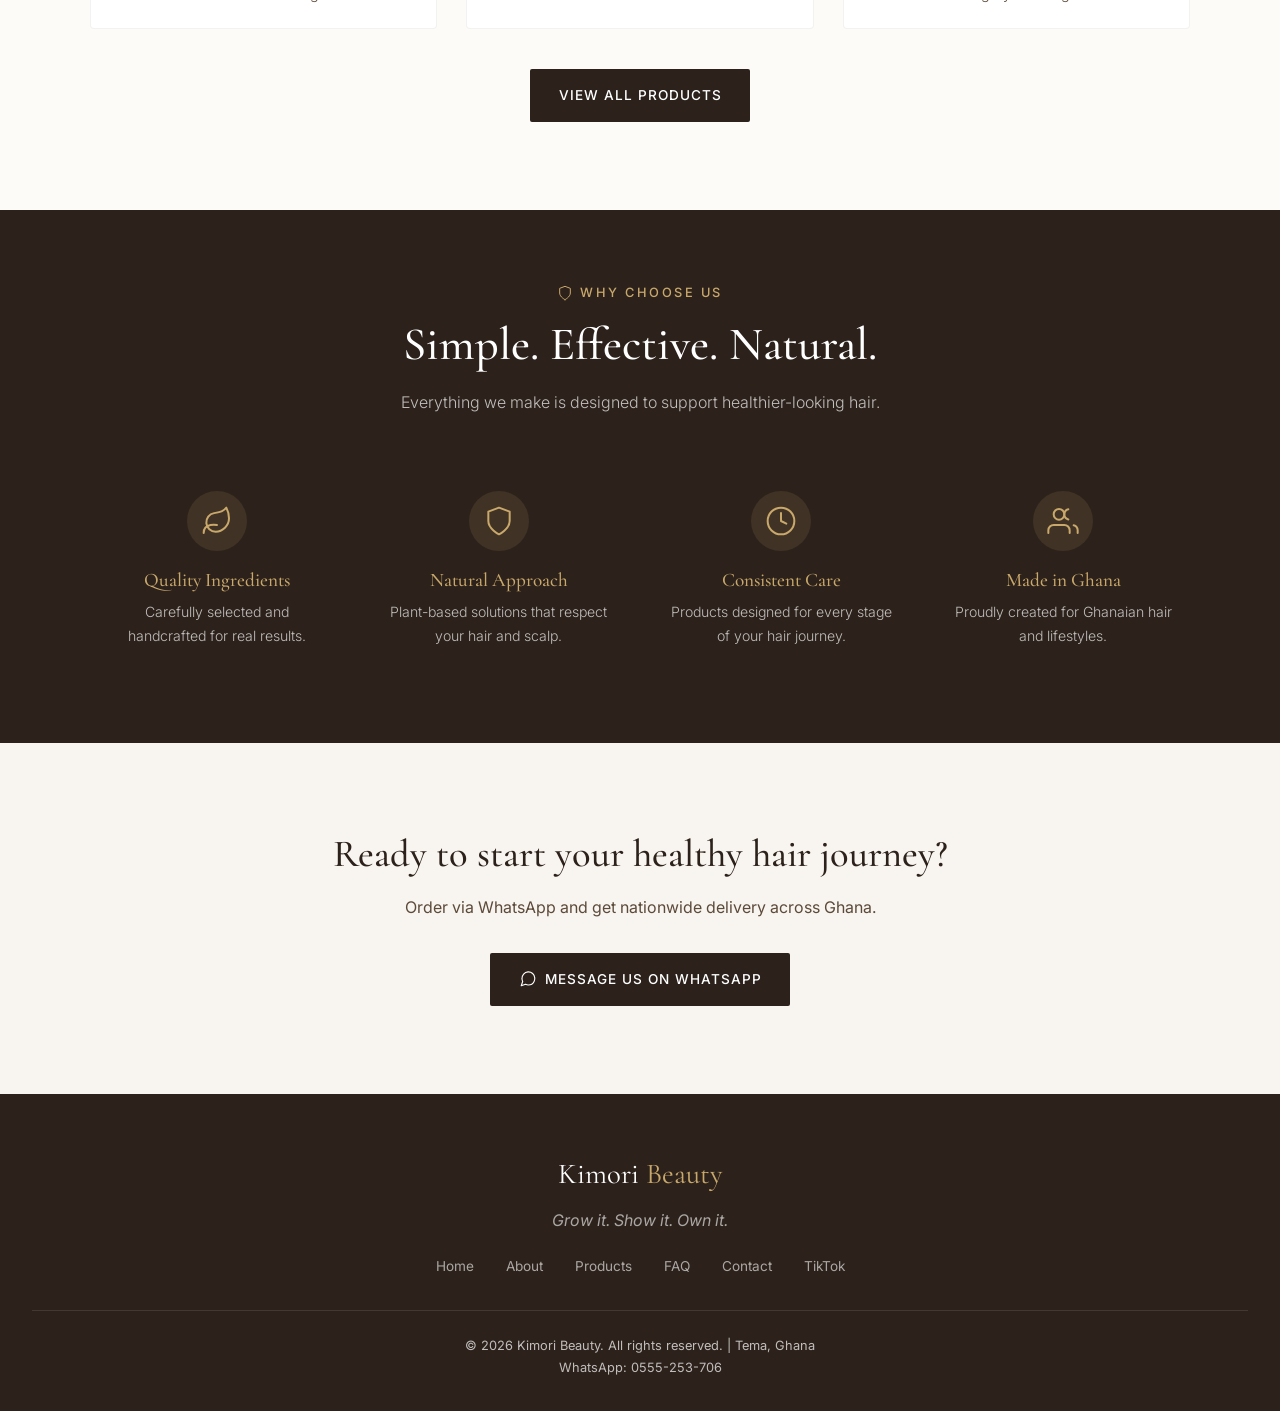
==== commit 2c200a9a: "Refactor navbar for mobile responsiveness" ====
--- a/index.html
+++ b/index.html
@@ -12,24 +12,29 @@
 </head>
 <body>
 
-  <nav id="navbar">
-    <div class="nav-container">
-      <a href="index.html" class="logo">
-        <svg class="icon" viewBox="0 0 24 24"><path d="M12 2C8 6 4 9 4 14a8 8 0 0 0 16 0c0-5-4-8-8-12z"/><path d="M12 22v-6"/></svg>
-        Kimori <span>Beauty</span>
-      </a>
-      <ul class="nav-links">
-        <li><a href="index.html" class="active">Home</a></li>
-        <li><a href="about.html">About</a></li>
-        <li><a href="products.html">Products</a></li>
-        <li><a href="faq.html">FAQ</a></li>
-        <li><a href="contact.html" class="nav-cta">Order Now</a></li>
-      </ul>
-      <button class="mobile-toggle" aria-label="Menu">
-        <svg class="icon" viewBox="0 0 24 24"><line x1="3" y1="12" x2="21" y2="12"/><line x1="3" y1="6" x2="21" y2="6"/><line x1="3" y1="18" x2="21" y2="18"/></svg>
-      </button>
-    </div>
-  </nav>
+ <nav id="navbar">
+  <div class="nav-container">
+    <a href="index.html" class="logo">
+      <svg width="22" height="22" viewBox="0 0 24 24" fill="none" stroke="#a66a4e" stroke-width="1.5"><path d="M12 2C8 6 4 9 4 14a8 8 0 0 0 16 0c0-5-4-8-8-12z"/><path d="M12 22v-6"/></svg>
+      Kimori <span>Beauty</span>
+    </a>
+
+    <button type="button" class="mobile-toggle" id="mobileToggle" aria-label="Menu">
+      <span></span>
+      <span></span>
+      <span></span>
+    </button>
+
+    <ul class="nav-links" id="navLinks">
+      <li><a href="index.html">Home</a></li>
+      <li><a href="about.html">About</a></li>
+      <li><a href="products.html">Products</a></li>
+      <li><a href="faq.html">FAQ</a></li>
+      <li><a href="contact.html">Contact</a></li>
+      <li><a href="contact.html" class="nav-cta">Order Now</a></li>
+    </ul>
+  </div>
+</nav>
 
   <!-- Hero -->
   <section class="hero">
@@ -55,7 +60,7 @@
       </div>
       <div class="hero-image">
         <div class="hero-image-inner">
-          <img src="Product launch.jpg" alt="Healthy natural hair">
+          <img src="Product launch.jpg" alt="Product line up">
         </div>
         <div class="hero-badge">
           <svg class="icon icon-lg" style="color:var(--terracotta)" viewBox="0 0 24 24"><path d="M12 22s8-4 8-10V5l-8-3-8 3v7c0 6 8 10 8 10z"/></svg>
@@ -180,9 +185,21 @@
   </footer>
 
   <script>
-    window.addEventListener('scroll', () => {
-      document.getElementById('navbar').classList.toggle('scrolled', window.scrollY > 50);
+  const mobileToggle = document.getElementById('mobileToggle');
+  const navLinks = document.getElementById('navLinks');
+
+  if (mobileToggle && navLinks) {
+    mobileToggle.addEventListener('click', function () {
+      navLinks.classList.toggle('show');
     });
-  </script>
+  }
+
+  // Close menu when a link is tapped
+  navLinks.querySelectorAll('a').forEach(function (link) {
+    link.addEventListener('click', function () {
+      navLinks.classList.remove('show');
+    });
+  });
+</script>
 </body>
 </html>
--- a/styles.css
+++ b/styles.css
@@ -37,79 +37,127 @@
 .icon-lg { width: 28px; height: 28px; }
 .icon-xl { width: 32px; height: 32px; }
 
-/* Navigation */
+/* ===== NAV ===== */
 nav {
   position: fixed;
   top: 0;
   width: 100%;
   z-index: 1000;
-  background: rgba(253, 251, 248, 0.94);
+  background: rgba(253, 251, 248, 0.96);
   backdrop-filter: blur(12px);
   border-bottom: 1px solid rgba(44, 34, 27, 0.06);
-  transition: all 0.3s ease;
-}
-
-nav.scrolled { box-shadow: 0 4px 30px rgba(44, 34, 27, 0.06); }
+}
 
 .nav-container {
   max-width: 1200px;
   margin: 0 auto;
-  padding: 1.1rem 2rem;
+  padding: 1rem 1.25rem;
   display: flex;
   justify-content: space-between;
   align-items: center;
+  position: relative;
 }
 
 .logo {
   font-family: 'Cormorant Garamond', serif;
-  font-size: 1.75rem;
+  font-size: 1.6rem;
   font-weight: 600;
-  color: var(--deep-brown);
+  color: #2c221b;
   text-decoration: none;
   display: flex;
   align-items: center;
-  gap: 0.5rem;
-}
-
-.logo span { color: var(--terracotta); }
-
+  gap: 0.4rem;
+  z-index: 1002;
+}
+
+.logo span { color: #a66a4e; }
+
+/* Desktop menu */
 .nav-links {
   display: flex;
-  gap: 2rem;
+  gap: 1.5rem;
   list-style: none;
   align-items: center;
+  margin: 0;
+  padding: 0;
 }
 
 .nav-links a {
   text-decoration: none;
-  color: var(--soft-brown);
-  font-size: 0.86rem;
-  letter-spacing: 0.8px;
+  color: #5c4a3a;
+  font-size: 0.85rem;
+  letter-spacing: 0.6px;
   text-transform: uppercase;
-  transition: color 0.3s;
-}
-
-.nav-links a:hover,
-.nav-links a.active { color: var(--terracotta); }
+}
+
+.nav-links a:hover { color: #a66a4e; }
 
 .nav-cta {
-  background: var(--deep-brown);
-  color: white !important;
-  padding: 0.65rem 1.35rem;
+  background: #2c221b !important;
+  color: #fff !important;
+  padding: 0.6rem 1.2rem !important;
   border-radius: 2px;
-  font-size: 0.8rem !important;
-}
-
-.nav-cta:hover { background: var(--terracotta) !important; }
-
+}
+
+/* Hamburger button */
 .mobile-toggle {
   display: none;
   background: none;
   border: none;
+  padding: 10px;
   cursor: pointer;
-  color: var(--deep-brown);
-}
-
+  z-index: 1002;
+}
+
+.mobile-toggle span {
+  display: block;
+  width: 24px;
+  height: 2px;
+  background: #2c221b;
+  margin: 5px 0;
+  transition: 0.3s;
+}
+
+/* ===== MOBILE ===== */
+@media (max-width: 900px) {
+  .mobile-toggle {
+    display: block;
+  }
+
+  .nav-links {
+    display: none;
+    position: absolute;
+    top: 100%;
+    left: 0;
+    right: 0;
+    background: #fff;
+    flex-direction: column;
+    gap: 0;
+    padding: 0.5rem 0 1rem;
+    box-shadow: 0 10px 30px rgba(0,0,0,0.12);
+    border-top: 1px solid rgba(44,34,27,0.06);
+  }
+
+  .nav-links.show {
+    display: flex;
+  }
+
+  .nav-links li {
+    width: 100%;
+  }
+
+  .nav-links a {
+    display: block;
+    padding: 1rem 1.5rem;
+    font-size: 1rem;
+    border-bottom: 1px solid rgba(44,34,27,0.05);
+  }
+
+  .nav-cta {
+    margin: 0.75rem 1.5rem 0;
+    text-align: center;
+  }
+}
 /* Page Hero (for inner pages) */
 .page-hero {
   padding: 9rem 2rem 4rem;
@@ -668,7 +716,7 @@
 .whatsapp-box .phone {
   font-family: 'Cormorant Garamond', serif;
   font-size: 1.8rem;
-  color: var(--gold);
+  color: white;
   margin-bottom: 1.3rem;
   display: block;
 }
@@ -785,6 +833,21 @@
   padding-top: 1.5rem;
   border-top: 1px solid rgba(255,255,255,0.1);
   font-size: 0.8rem;
+  color: rgba(255,255,255,0.7);
+}
+
+.footer-bottom a,
+.footer-bottom a:link,
+.footer-bottom a:visited,
+.footer-bottom a:active {
+  color: #ffffff !important;
+  -webkit-text-fill-color: #ffffff !important;
+  text-decoration: none !important;
+}
+
+.footer-bottom a:hover {
+  color: #c9a86c !important;
+  -webkit-text-fill-color: #c9a86c !important;
 }
 
 /* Responsive */
@@ -815,4 +878,4 @@
 
   .nav-links { display: none; }
   .mobile-toggle { display: block; }
-}+}
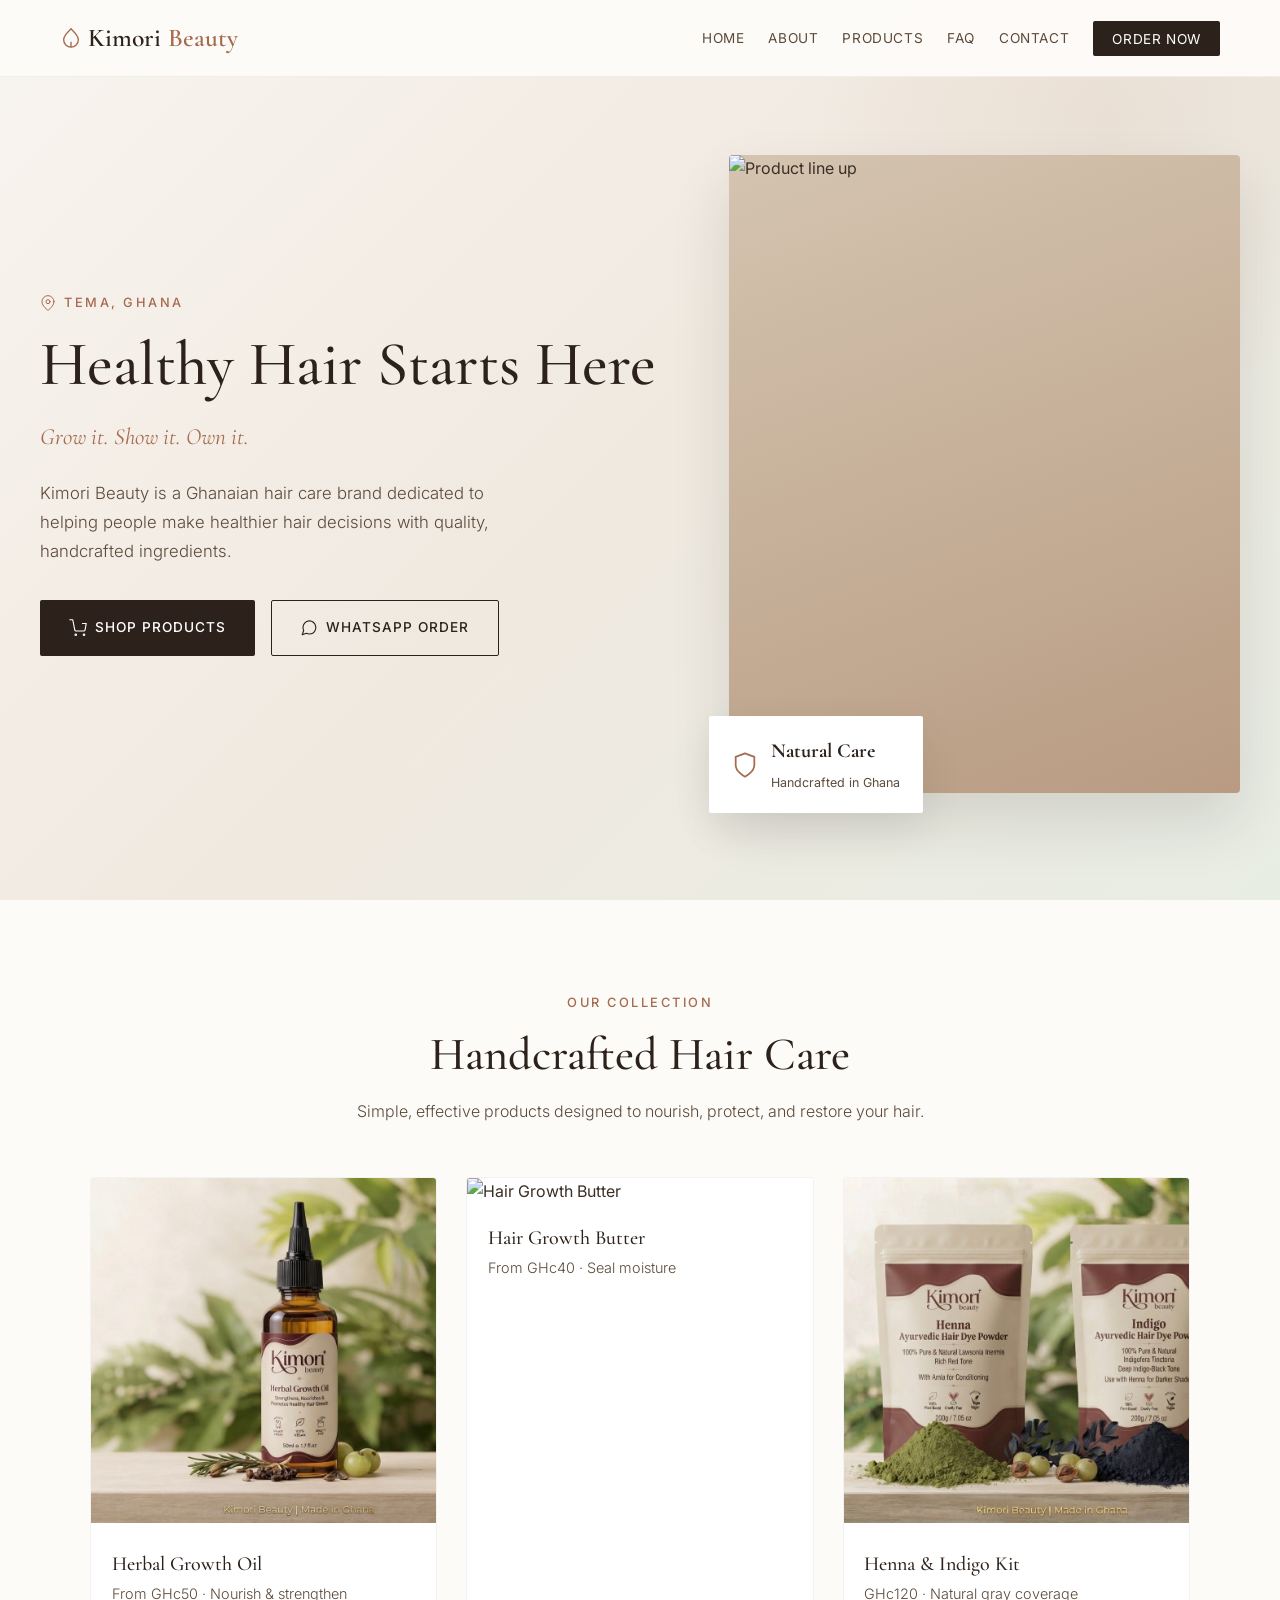
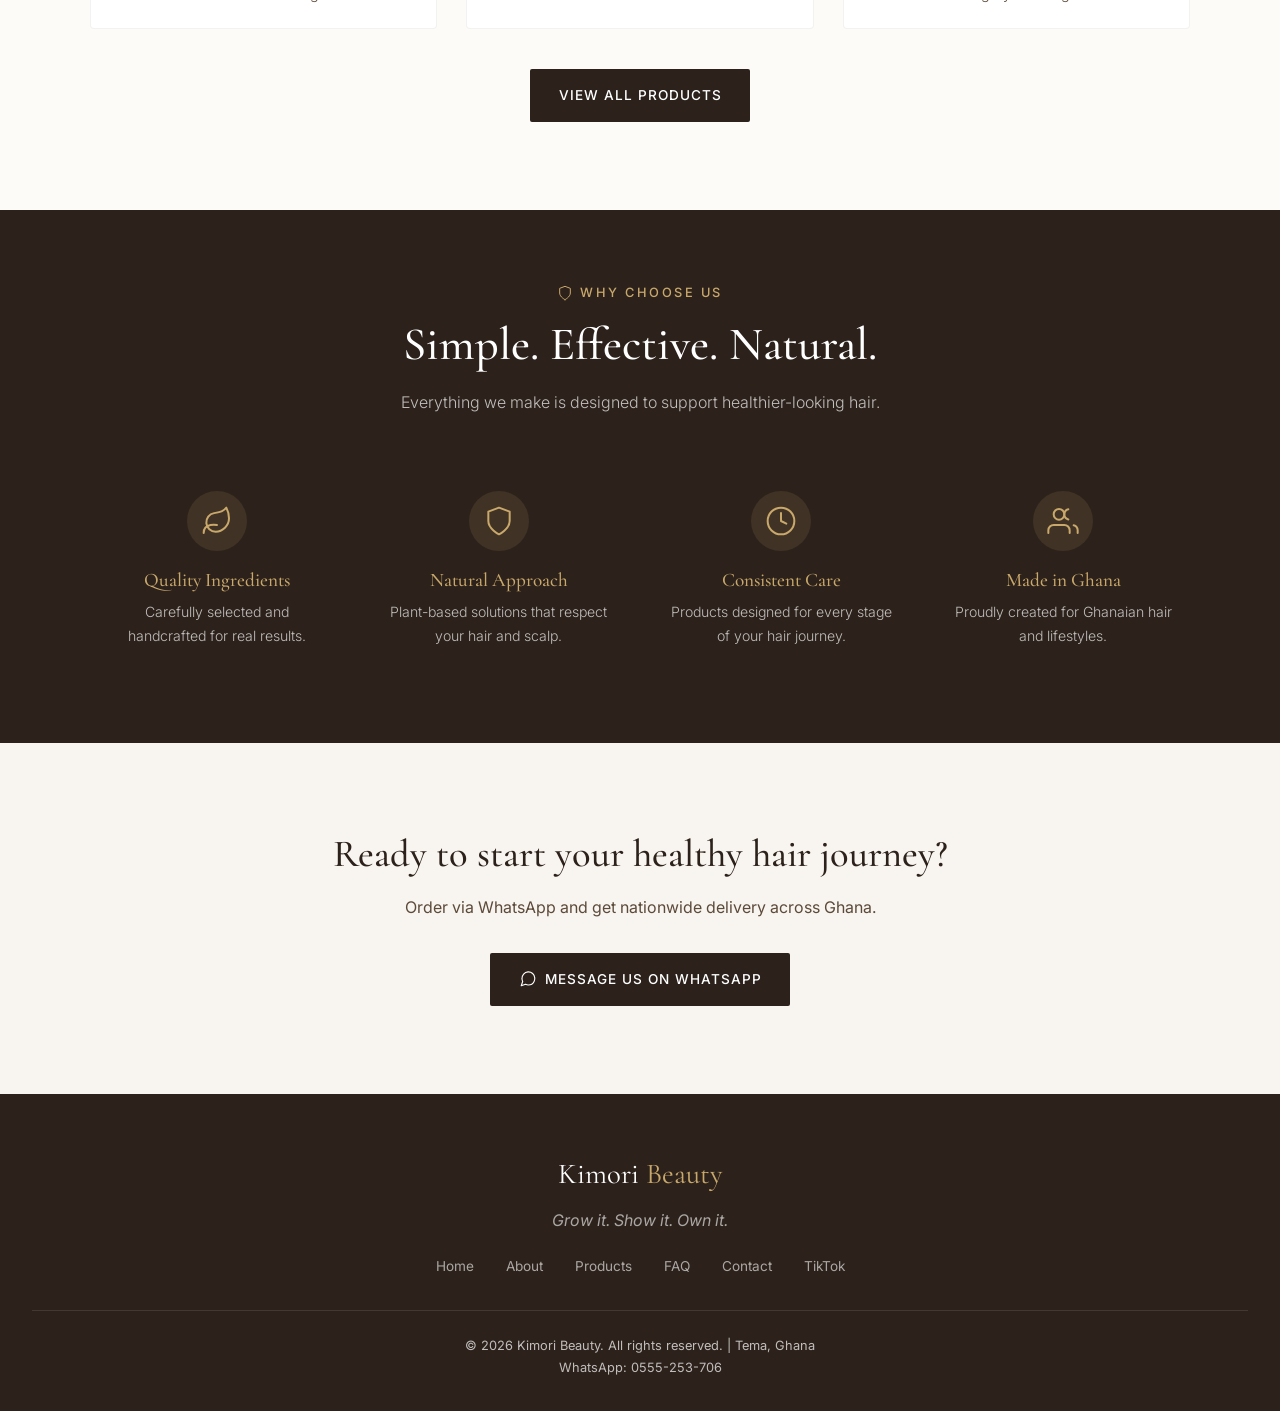
==== commit 8b393dad: "Update image file names in index.html" ====
--- a/index.html
+++ b/index.html
@@ -60,7 +60,7 @@
       </div>
       <div class="hero-image">
         <div class="hero-image-inner">
-          <img src="Product launch.jpg" alt="Product line up">
+          <img src="Landscape hero.PNG" alt="Product line up">
         </div>
         <div class="hero-badge">
           <svg class="icon icon-lg" style="color:var(--terracotta)" viewBox="0 0 24 24"><path d="M12 22s8-4 8-10V5l-8-3-8 3v7c0 6 8 10 8 10z"/></svg>
@@ -83,21 +83,21 @@
       </div>
       <div class="featured-grid">
         <a href="products.html" class="featured-card">
-          <img src="Hair oil.jpg" alt="Herbal Growth Oil">
+          <img src="Hair oil.JPG" alt="Herbal Growth Oil">
           <div class="info">
             <h3>Herbal Growth Oil</h3>
             <p>From GHc50 · Nourish & strengthen</p>
           </div>
         </a>
         <a href="products.html" class="featured-card">
-          <img src="Hair growth butter.jpg" alt="Hair Growth Butter">
+          <img src="Shea.JPG" alt="Hair Growth Butter">
           <div class="info">
             <h3>Hair Growth Butter</h3>
             <p>From GHc40 · Seal moisture</p>
           </div>
         </a>
         <a href="products.html" class="featured-card">
-          <img src="Henna and Indigo.PNG" alt="Henna & Indigo Kit">
+          <img src="Henna and Indigo.JPG" alt="Henna & Indigo Kit">
           <div class="info">
             <h3>Henna & Indigo Kit</h3>
             <p>GHc120 · Natural gray coverage</p>
--- a/styles.css
+++ b/styles.css
@@ -879,3 +879,13 @@
   .nav-links { display: none; }
   .mobile-toggle { display: block; }
 }
+.phone,
+.phone:link,
+.phone:visited,
+.whatsapp-box a.phone {
+  color: #c9a86c !important;
+  -webkit-text-fill-color: #c9a86c !important;
+  text-decoration: none !important;
+  font-family: 'Cormorant Garamond', serif;
+  font-size: 1.8rem;
+}
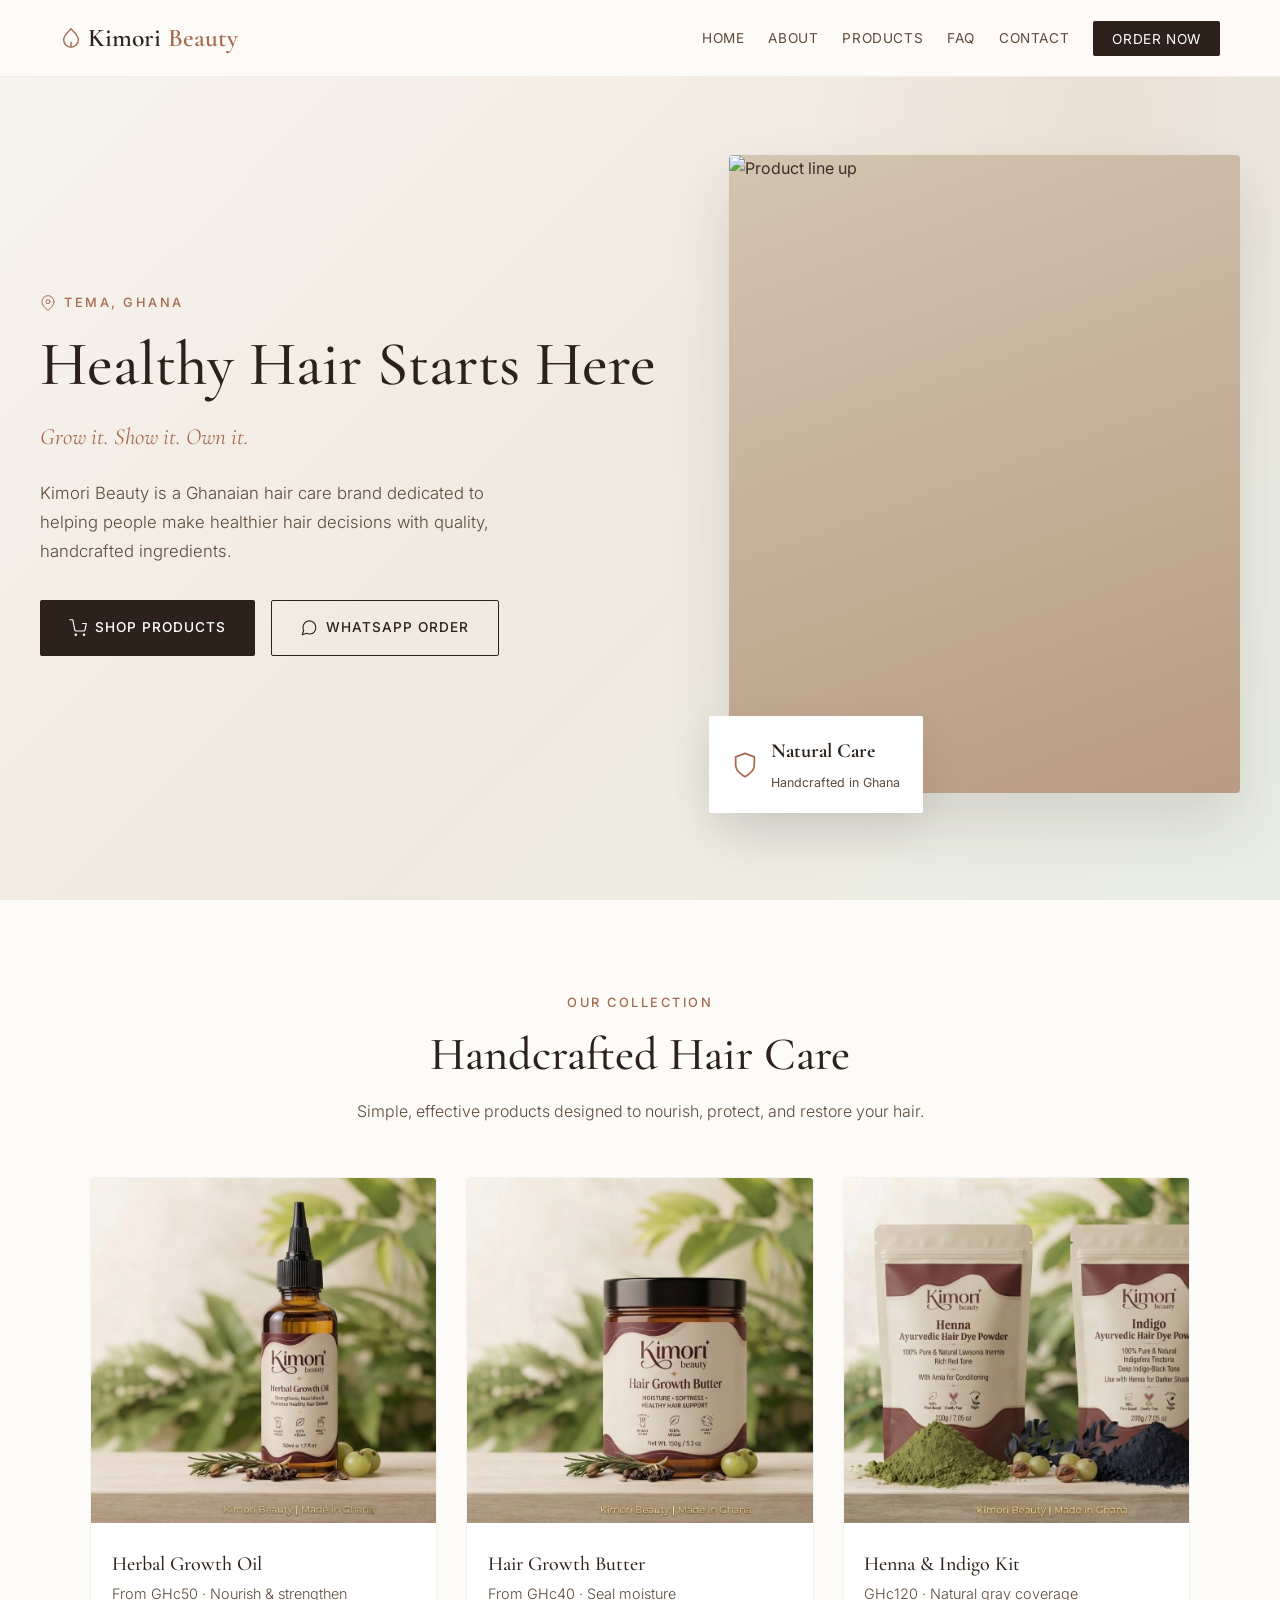
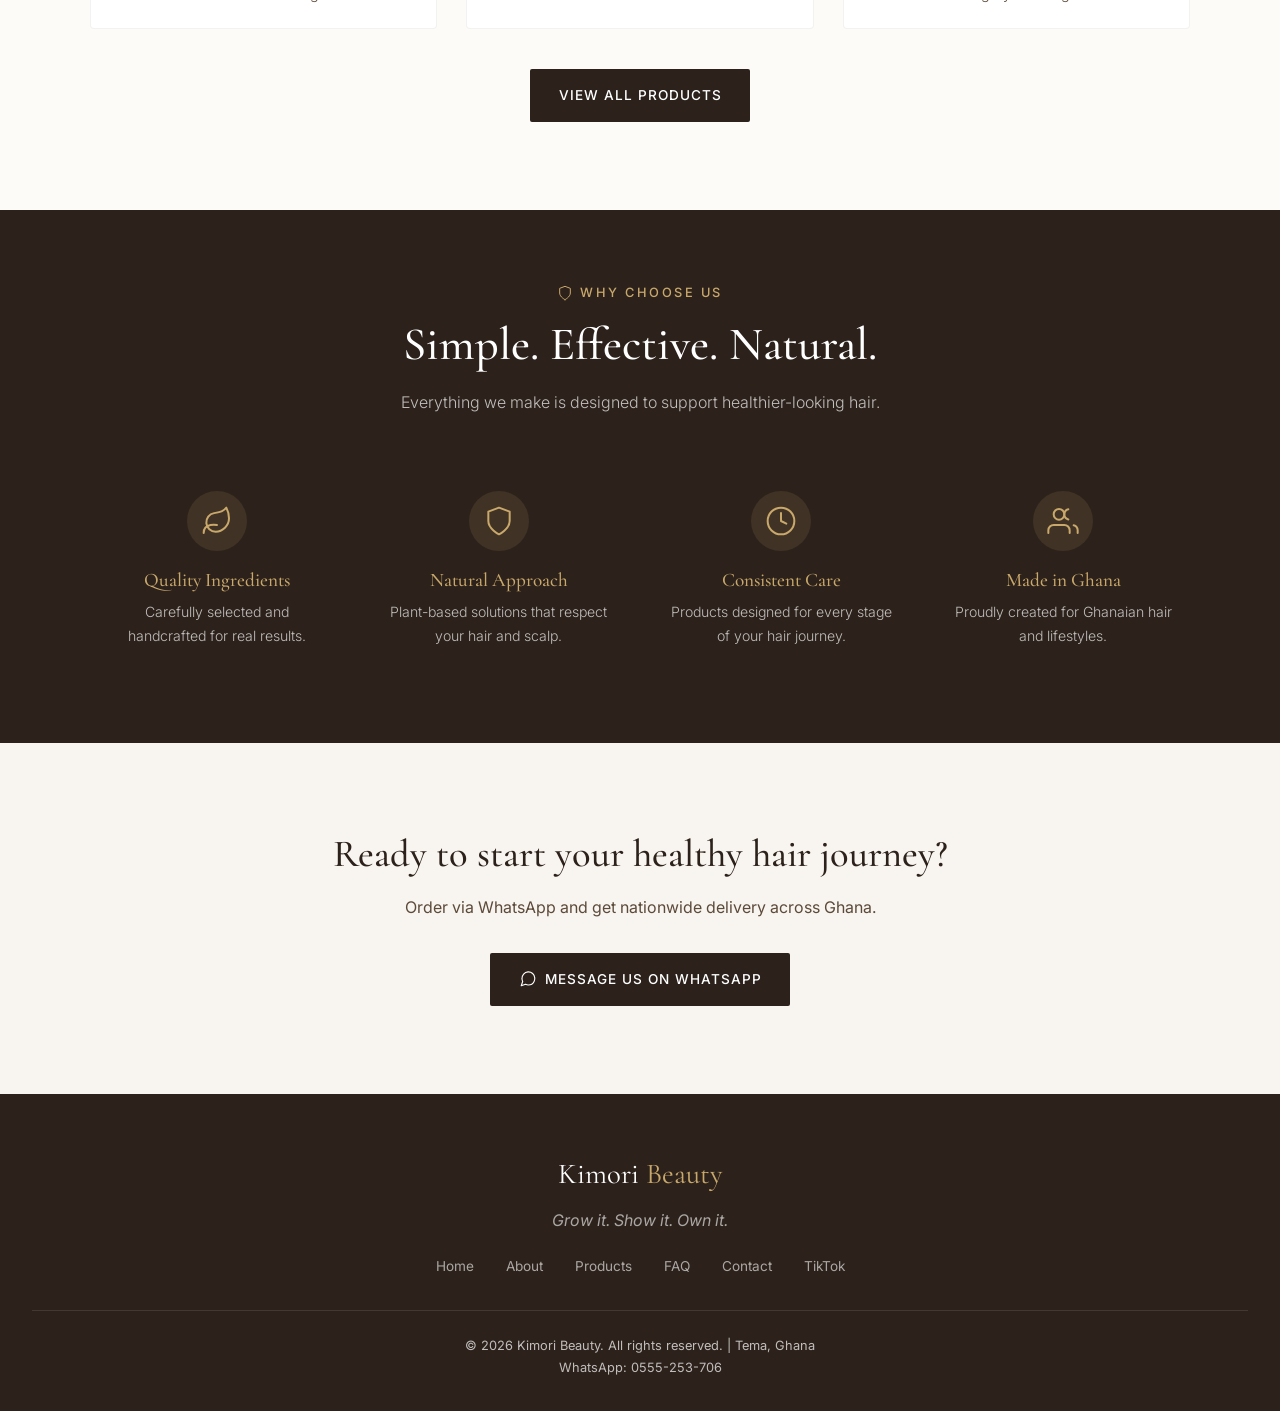
==== commit fe963aab: "Fix image filename spacing in index.html" ====
--- a/index.html
+++ b/index.html
@@ -90,7 +90,7 @@
           </div>
         </a>
         <a href="products.html" class="featured-card">
-          <img src="Shea.JPG" alt="Hair Growth Butter">
+          <img src="Shea .JPG" alt="Hair Growth Butter">
           <div class="info">
             <h3>Hair Growth Butter</h3>
             <p>From GHc40 · Seal moisture</p>
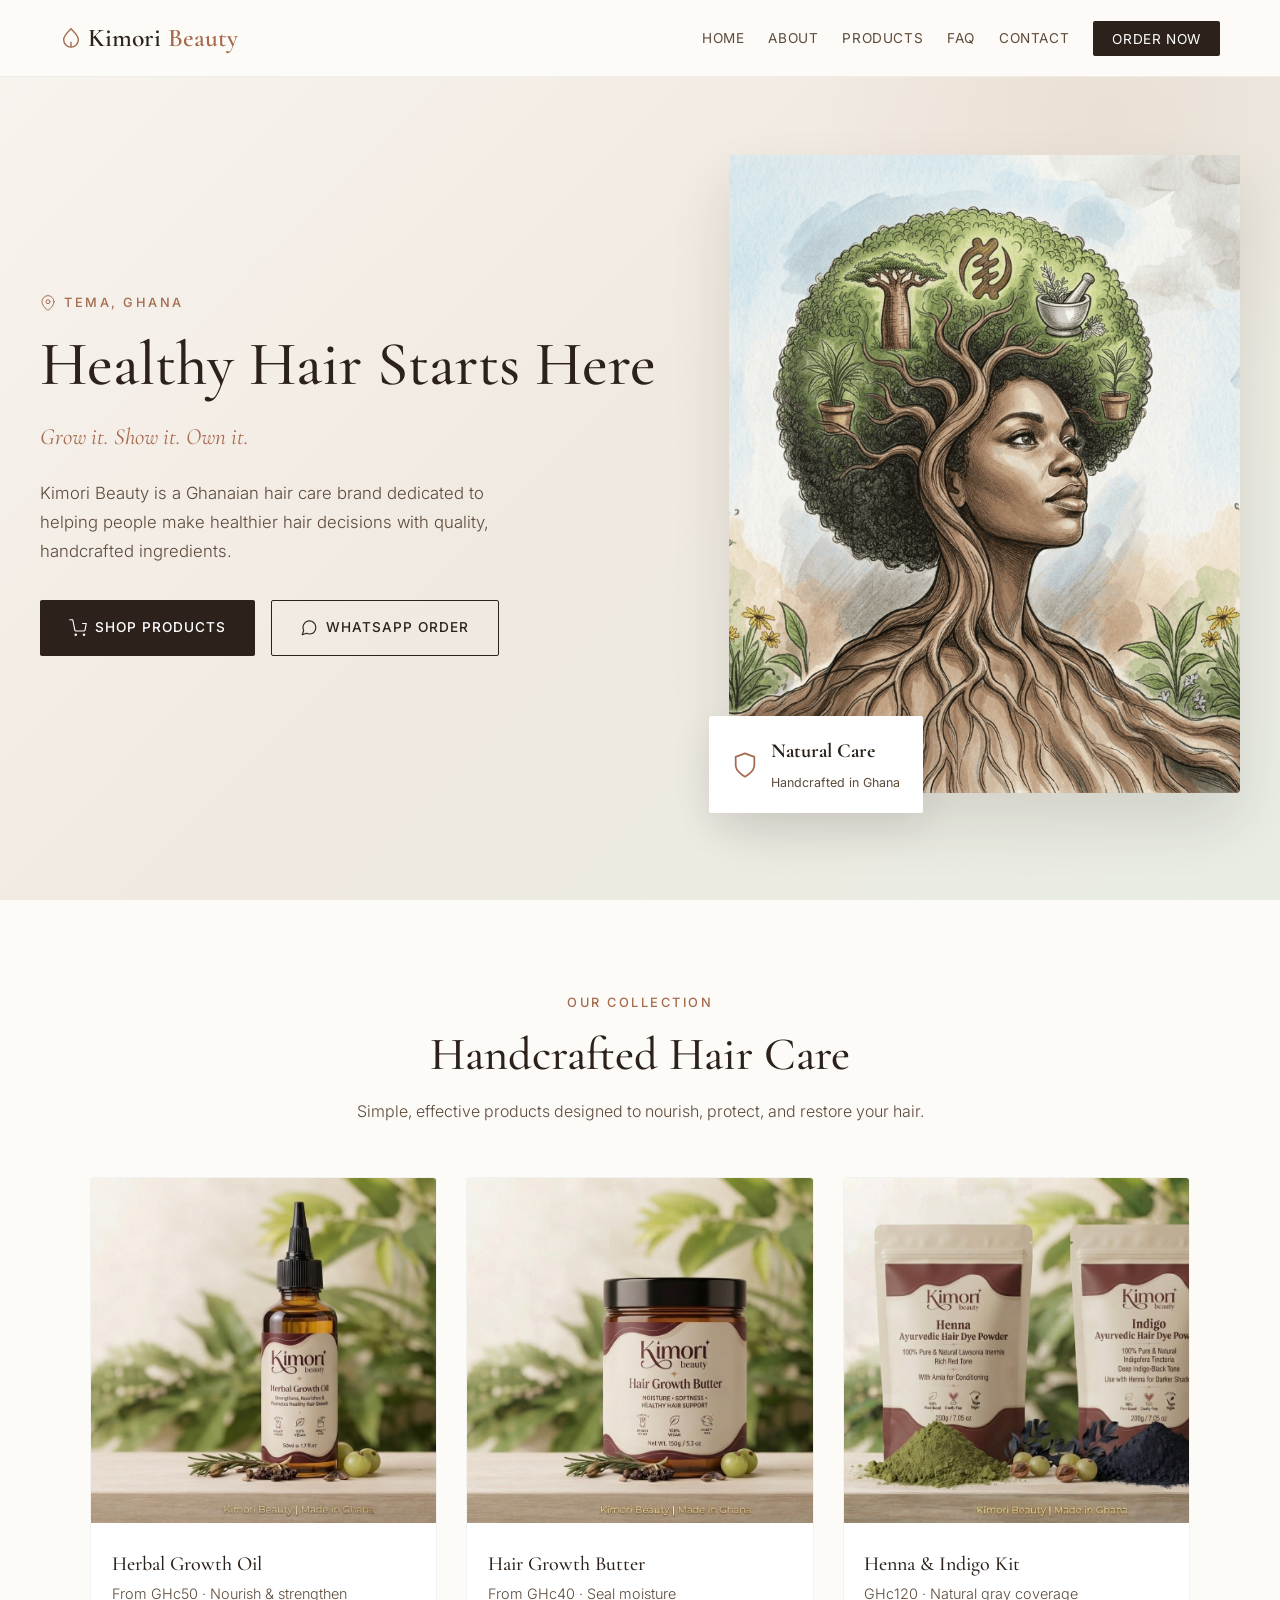
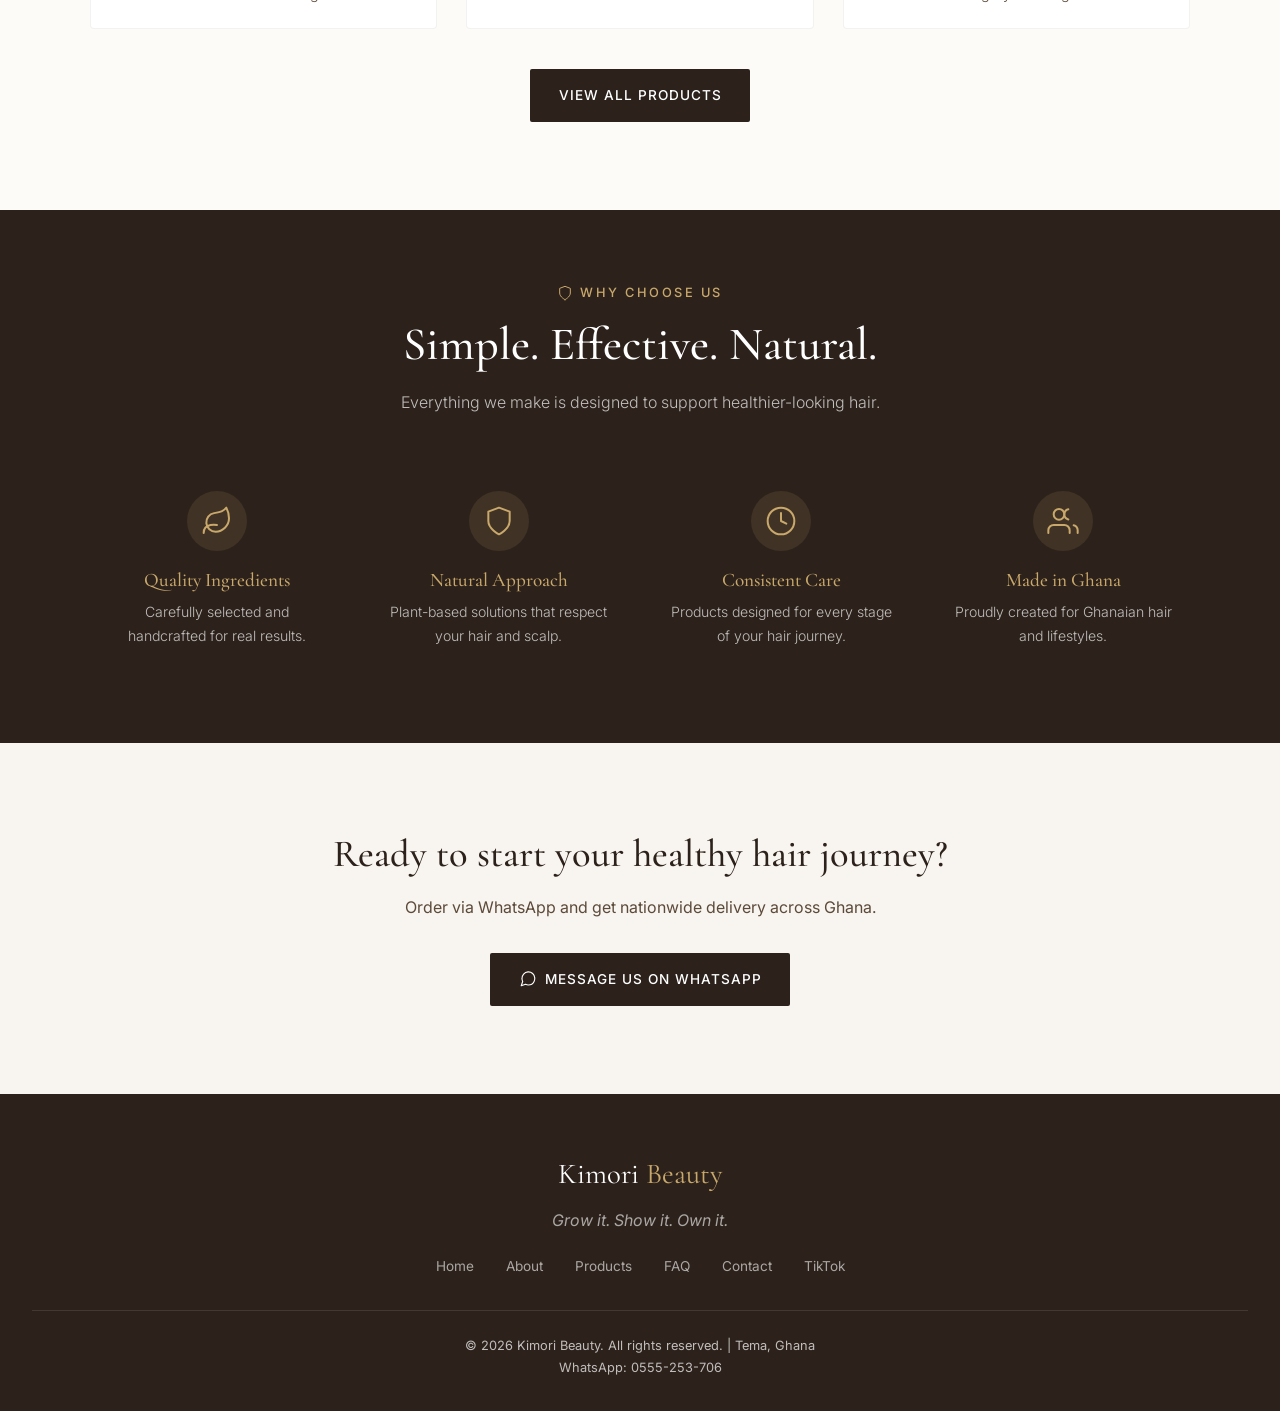
==== commit 46c48e82: "Update hero image source in index.html" ====
--- a/index.html
+++ b/index.html
@@ -60,7 +60,7 @@
       </div>
       <div class="hero-image">
         <div class="hero-image-inner">
-          <img src="Landscape hero.PNG" alt="Product line up">
+          <img src="IMG_3694.png" alt="Product line up">
         </div>
         <div class="hero-badge">
           <svg class="icon icon-lg" style="color:var(--terracotta)" viewBox="0 0 24 24"><path d="M12 22s8-4 8-10V5l-8-3-8 3v7c0 6 8 10 8 10z"/></svg>
